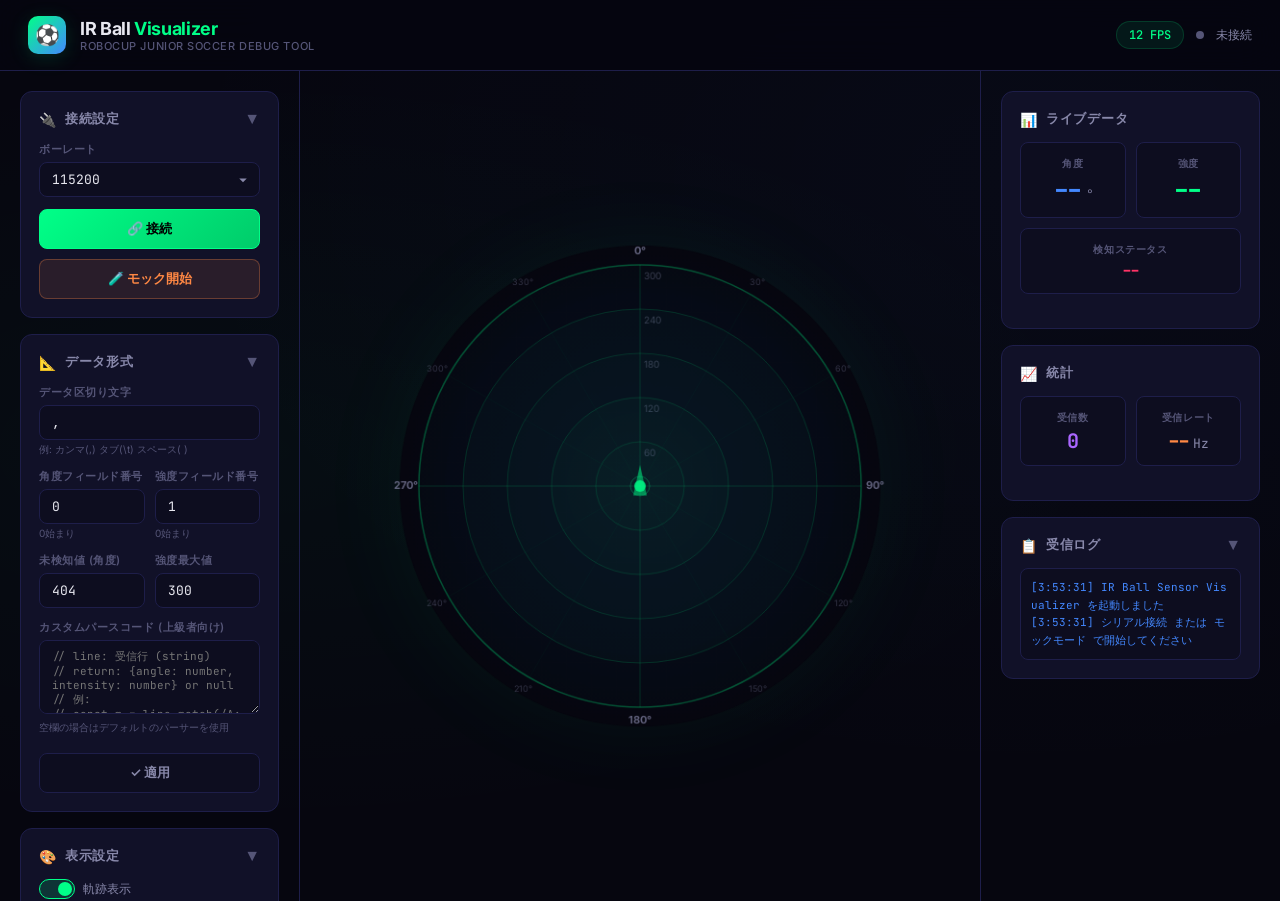
==== index.html @ a0af7d35 "feat: IR Ball Sensor Visualizer - RCJ Soccer Debug Tool" ====
<!DOCTYPE html>
<html lang="ja">
<head>
  <meta charset="UTF-8">
  <meta name="viewport" content="width=device-width, initial-scale=1.0">
  <title>IR Ball Sensor Visualizer - RCJ Soccer Debug Tool</title>
  <meta name="description" content="ロボカップジュニアサッカー用 IRボールセンサー リアルタイム可視化ツール">
  <link rel="preconnect" href="https://fonts.googleapis.com">
  <link href="https://fonts.googleapis.com/css2?family=Inter:wght@300;400;500;600;700;900&family=JetBrains+Mono:wght@400;500;700&display=swap" rel="stylesheet">
  <style>
    /* ===== Reset & Base ===== */
    *, *::before, *::after { box-sizing: border-box; margin: 0; padding: 0; }

    :root {
      --bg-primary: #06060f;
      --bg-secondary: #0d0d1f;
      --bg-card: #111128;
      --bg-card-hover: #16163a;
      --border: #1e1e4a;
      --border-glow: #2a2a6a;
      --text-primary: #e8e8f0;
      --text-secondary: #8888aa;
      --text-muted: #555577;
      --accent-green: #00ff88;
      --accent-green-dim: #00cc6a;
      --accent-blue: #4488ff;
      --accent-red: #ff3366;
      --accent-red-glow: rgba(255, 51, 102, 0.4);
      --accent-orange: #ff8844;
      --accent-purple: #aa66ff;
      --radar-ring: rgba(0, 255, 136, 0.12);
      --radar-ring-stroke: rgba(0, 255, 136, 0.25);
      --radar-line: rgba(0, 255, 136, 0.08);
      --font-ui: 'Inter', -apple-system, BlinkMacSystemFont, sans-serif;
      --font-mono: 'JetBrains Mono', 'Consolas', monospace;
      --radius: 12px;
      --radius-sm: 8px;
      --transition: 0.2s cubic-bezier(0.4, 0, 0.2, 1);
    }

    body {
      font-family: var(--font-ui);
      background: var(--bg-primary);
      color: var(--text-primary);
      min-height: 100vh;
      overflow-x: hidden;
      background-image:
        radial-gradient(ellipse at 20% 50%, rgba(0, 255, 136, 0.03) 0%, transparent 60%),
        radial-gradient(ellipse at 80% 20%, rgba(68, 136, 255, 0.03) 0%, transparent 60%);
    }

    /* ===== Header ===== */
    .header {
      display: flex;
      align-items: center;
      justify-content: space-between;
      padding: 16px 28px;
      border-bottom: 1px solid var(--border);
      background: rgba(6, 6, 15, 0.8);
      backdrop-filter: blur(20px);
      -webkit-backdrop-filter: blur(20px);
      position: sticky;
      top: 0;
      z-index: 100;
    }
    .header-left {
      display: flex;
      align-items: center;
      gap: 14px;
    }
    .header-logo {
      width: 38px;
      height: 38px;
      background: linear-gradient(135deg, var(--accent-green), var(--accent-blue));
      border-radius: 10px;
      display: flex;
      align-items: center;
      justify-content: center;
      font-size: 20px;
      box-shadow: 0 4px 20px rgba(0,255,136,0.15);
    }
    .header-title {
      font-size: 18px;
      font-weight: 700;
      letter-spacing: -0.02em;
    }
    .header-title span {
      color: var(--accent-green);
    }
    .header-subtitle {
      font-size: 11px;
      color: var(--text-muted);
      font-weight: 500;
      letter-spacing: 0.05em;
      text-transform: uppercase;
    }
    .header-right {
      display: flex;
      align-items: center;
      gap: 12px;
    }
    .fps-badge {
      font-family: var(--font-mono);
      font-size: 12px;
      font-weight: 500;
      color: var(--accent-green);
      background: rgba(0,255,136,0.08);
      border: 1px solid rgba(0,255,136,0.15);
      padding: 5px 12px;
      border-radius: 20px;
    }
    .status-dot {
      width: 8px;
      height: 8px;
      border-radius: 50%;
      background: var(--text-muted);
      transition: background var(--transition);
    }
    .status-dot.connected {
      background: var(--accent-green);
      box-shadow: 0 0 8px var(--accent-green);
      animation: pulse-dot 2s infinite;
    }
    .status-dot.mock {
      background: var(--accent-orange);
      box-shadow: 0 0 8px var(--accent-orange);
      animation: pulse-dot 2s infinite;
    }
    @keyframes pulse-dot {
      0%, 100% { opacity: 1; }
      50% { opacity: 0.5; }
    }
    .status-text {
      font-size: 12px;
      color: var(--text-secondary);
      font-weight: 500;
    }

    /* ===== Main Layout ===== */
    .main-content {
      display: grid;
      grid-template-columns: 300px 1fr 300px;
      gap: 0;
      min-height: calc(100vh - 70px);
    }
    @media (max-width: 1100px) {
      .main-content {
        grid-template-columns: 1fr;
        grid-template-rows: auto 1fr auto;
      }
    }

    /* ===== Sidebar Panels ===== */
    .sidebar {
      padding: 20px;
      border-right: 1px solid var(--border);
      overflow-y: auto;
      max-height: calc(100vh - 70px);
    }
    .sidebar.right {
      border-right: none;
      border-left: 1px solid var(--border);
    }
    @media (max-width: 1100px) {
      .sidebar {
        border-right: none;
        border-bottom: 1px solid var(--border);
        max-height: none;
      }
      .sidebar.right {
        border-left: none;
        border-top: 1px solid var(--border);
      }
    }

    .panel {
      background: var(--bg-card);
      border: 1px solid var(--border);
      border-radius: var(--radius);
      padding: 18px;
      margin-bottom: 16px;
      transition: border-color var(--transition);
    }
    .panel:hover {
      border-color: var(--border-glow);
    }
    .panel-header {
      display: flex;
      align-items: center;
      gap: 8px;
      margin-bottom: 14px;
      font-size: 13px;
      font-weight: 600;
      color: var(--text-secondary);
      text-transform: uppercase;
      letter-spacing: 0.06em;
    }
    .panel-header-icon {
      font-size: 14px;
    }
    .panel-header .collapse-btn {
      margin-left: auto;
      background: none;
      border: none;
      color: var(--text-muted);
      cursor: pointer;
      font-size: 16px;
      transition: transform var(--transition);
      line-height: 1;
    }
    .panel-header .collapse-btn.collapsed {
      transform: rotate(-90deg);
    }
    .panel-body.collapsed {
      display: none;
    }

    /* ===== Form Controls ===== */
    .form-group {
      margin-bottom: 12px;
    }
    .form-group:last-child {
      margin-bottom: 0;
    }
    .form-label {
      display: block;
      font-size: 11px;
      font-weight: 600;
      color: var(--text-muted);
      margin-bottom: 5px;
      text-transform: uppercase;
      letter-spacing: 0.05em;
    }
    .form-input, .form-select {
      width: 100%;
      padding: 8px 12px;
      font-family: var(--font-mono);
      font-size: 13px;
      color: var(--text-primary);
      background: var(--bg-secondary);
      border: 1px solid var(--border);
      border-radius: var(--radius-sm);
      outline: none;
      transition: border-color var(--transition), box-shadow var(--transition);
    }
    .form-input:focus, .form-select:focus {
      border-color: var(--accent-green);
      box-shadow: 0 0 0 3px rgba(0,255,136,0.08);
    }
    .form-select {
      cursor: pointer;
      appearance: none;
      background-image: url("data:image/svg+xml,%3Csvg xmlns='http://www.w3.org/2000/svg' width='12' height='12' fill='%238888aa' viewBox='0 0 16 16'%3E%3Cpath d='M8 11L3 6h10z'/%3E%3C/svg%3E");
      background-repeat: no-repeat;
      background-position: right 10px center;
      padding-right: 30px;
    }
    .form-row {
      display: grid;
      grid-template-columns: 1fr 1fr;
      gap: 10px;
    }
    .form-hint {
      font-size: 10px;
      color: var(--text-muted);
      margin-top: 3px;
    }

    /* ===== Buttons ===== */
    .btn {
      display: inline-flex;
      align-items: center;
      justify-content: center;
      gap: 8px;
      padding: 10px 18px;
      font-family: var(--font-ui);
      font-size: 13px;
      font-weight: 600;
      border: 1px solid transparent;
      border-radius: var(--radius-sm);
      cursor: pointer;
      transition: all var(--transition);
      white-space: nowrap;
      width: 100%;
    }
    .btn-primary {
      background: linear-gradient(135deg, var(--accent-green), var(--accent-green-dim));
      color: #000;
      border-color: var(--accent-green);
    }
    .btn-primary:hover {
      box-shadow: 0 4px 20px rgba(0,255,136,0.25);
      transform: translateY(-1px);
    }
    .btn-primary:active {
      transform: translateY(0);
    }
    .btn-danger {
      background: rgba(255,51,102,0.1);
      color: var(--accent-red);
      border-color: rgba(255,51,102,0.3);
    }
    .btn-danger:hover {
      background: rgba(255,51,102,0.2);
      box-shadow: 0 4px 20px rgba(255,51,102,0.15);
    }
    .btn-secondary {
      background: var(--bg-secondary);
      color: var(--text-secondary);
      border-color: var(--border);
    }
    .btn-secondary:hover {
      background: var(--bg-card-hover);
      color: var(--text-primary);
      border-color: var(--border-glow);
    }
    .btn-mock {
      background: rgba(255,136,68,0.1);
      color: var(--accent-orange);
      border-color: rgba(255,136,68,0.3);
    }
    .btn-mock:hover {
      background: rgba(255,136,68,0.2);
      box-shadow: 0 4px 20px rgba(255,136,68,0.15);
    }
    .btn-group {
      display: flex;
      gap: 8px;
    }
    .btn-group .btn {
      flex: 1;
    }

    /* ===== Radar Center ===== */
    .radar-container {
      display: flex;
      align-items: center;
      justify-content: center;
      position: relative;
      padding: 30px;
    }
    .radar-wrapper {
      position: relative;
      display: inline-block;
    }
    #radarCanvas {
      display: block;
      border-radius: 50%;
      /* Subtle outer glow */
      filter: drop-shadow(0 0 40px rgba(0,255,136,0.05));
    }

    /* Ball Not Detected Overlay */
    .not-detected-overlay {
      position: absolute;
      inset: 0;
      display: flex;
      flex-direction: column;
      align-items: center;
      justify-content: center;
      background: rgba(6,6,15,0.75);
      backdrop-filter: blur(8px);
      border-radius: 50%;
      opacity: 0;
      pointer-events: none;
      transition: opacity 0.4s ease;
    }
    .not-detected-overlay.visible {
      opacity: 1;
    }
    .not-detected-icon {
      font-size: 56px;
      margin-bottom: 12px;
      animation: float 3s ease-in-out infinite;
    }
    @keyframes float {
      0%, 100% { transform: translateY(0); }
      50% { transform: translateY(-8px); }
    }
    .not-detected-text {
      font-size: 22px;
      font-weight: 800;
      color: var(--accent-red);
      text-transform: uppercase;
      letter-spacing: 0.08em;
      text-shadow: 0 0 20px var(--accent-red-glow);
    }
    .not-detected-sub {
      font-size: 12px;
      color: var(--text-muted);
      margin-top: 6px;
    }

    /* ===== Data Display Cards ===== */
    .data-cards {
      display: grid;
      grid-template-columns: 1fr 1fr;
      gap: 10px;
      margin-bottom: 16px;
    }
    .data-card {
      background: var(--bg-secondary);
      border: 1px solid var(--border);
      border-radius: var(--radius-sm);
      padding: 14px;
      text-align: center;
      transition: border-color var(--transition);
    }
    .data-card:hover {
      border-color: var(--border-glow);
    }
    .data-card-label {
      font-size: 10px;
      font-weight: 600;
      color: var(--text-muted);
      text-transform: uppercase;
      letter-spacing: 0.06em;
      margin-bottom: 6px;
    }
    .data-card-value {
      font-family: var(--font-mono);
      font-size: 26px;
      font-weight: 700;
      line-height: 1;
    }
    .data-card-unit {
      font-size: 13px;
      font-weight: 400;
      color: var(--text-secondary);
      margin-left: 2px;
    }
    .data-card.angle .data-card-value {
      color: var(--accent-blue);
    }
    .data-card.intensity .data-card-value {
      color: var(--accent-green);
    }
    .data-card.full-width {
      grid-column: 1 / -1;
    }
    .data-card.status-card .data-card-value {
      font-size: 16px;
      color: var(--accent-red);
    }
    .data-card.status-card .data-card-value.ok {
      color: var(--accent-green);
    }

    /* ===== Raw Data Log ===== */
    .raw-log {
      font-family: var(--font-mono);
      font-size: 11px;
      color: var(--text-muted);
      background: var(--bg-secondary);
      border: 1px solid var(--border);
      border-radius: var(--radius-sm);
      padding: 10px;
      max-height: 160px;
      overflow-y: auto;
      line-height: 1.6;
      word-break: break-all;
    }
    .raw-log::-webkit-scrollbar {
      width: 4px;
    }
    .raw-log::-webkit-scrollbar-thumb {
      background: var(--border);
      border-radius: 4px;
    }
    .log-line { color: var(--text-muted); }
    .log-line.error { color: var(--accent-red); }
    .log-line.warn { color: var(--accent-orange); }
    .log-line.info { color: var(--accent-blue); }

    /* ===== Trail History ===== */
    .trail-toggle {
      display: flex;
      align-items: center;
      gap: 8px;
      font-size: 12px;
      color: var(--text-secondary);
      cursor: pointer;
      user-select: none;
    }
    .trail-toggle input[type="checkbox"] {
      appearance: none;
      width: 36px;
      height: 20px;
      background: var(--bg-secondary);
      border: 1px solid var(--border);
      border-radius: 20px;
      position: relative;
      cursor: pointer;
      transition: background var(--transition), border-color var(--transition);
    }
    .trail-toggle input[type="checkbox"]::after {
      content: '';
      position: absolute;
      top: 2px;
      left: 2px;
      width: 14px;
      height: 14px;
      background: var(--text-muted);
      border-radius: 50%;
      transition: transform var(--transition), background var(--transition);
    }
    .trail-toggle input[type="checkbox"]:checked {
      background: rgba(0,255,136,0.15);
      border-color: var(--accent-green);
    }
    .trail-toggle input[type="checkbox"]:checked::after {
      transform: translateX(16px);
      background: var(--accent-green);
    }

    /* ===== Scrollbar global ===== */
    ::-webkit-scrollbar { width: 6px; }
    ::-webkit-scrollbar-track { background: transparent; }
    ::-webkit-scrollbar-thumb { background: var(--border); border-radius: 6px; }

    /* ===== Responsive ===== */
    @media (max-width: 1100px) {
      .radar-container { padding: 20px; }
    }

    /* ===== Animations ===== */
    @keyframes fadeIn {
      from { opacity: 0; transform: translateY(8px); }
      to { opacity: 1; transform: translateY(0); }
    }
    .panel { animation: fadeIn 0.4s ease both; }
    .panel:nth-child(2) { animation-delay: 0.05s; }
    .panel:nth-child(3) { animation-delay: 0.1s; }

    /* Web Serial not supported banner */
    .no-serial-banner {
      display: none;
      background: rgba(255,51,102,0.1);
      border: 1px solid rgba(255,51,102,0.3);
      border-radius: var(--radius-sm);
      padding: 12px 16px;
      margin-bottom: 16px;
      font-size: 12px;
      color: var(--accent-red);
      line-height: 1.5;
    }
    .no-serial-banner.visible {
      display: block;
    }
  </style>
</head>
<body>

  <!-- ===== HEADER ===== -->
  <header class="header">
    <div class="header-left">
      <div class="header-logo">⚽</div>
      <div>
        <div class="header-title">IR Ball <span>Visualizer</span></div>
        <div class="header-subtitle">RoboCup Junior Soccer Debug Tool</div>
      </div>
    </div>
    <div class="header-right">
      <div class="fps-badge" id="fpsBadge">-- FPS</div>
      <div class="status-dot" id="statusDot"></div>
      <div class="status-text" id="statusText">未接続</div>
    </div>
  </header>

  <!-- ===== MAIN ===== -->
  <div class="main-content">

    <!-- ===== LEFT SIDEBAR ===== -->
    <div class="sidebar" id="leftSidebar">

      <!-- Connection Panel -->
      <div class="panel" id="connectionPanel">
        <div class="panel-header">
          <span class="panel-header-icon">🔌</span> 接続設定
          <button class="collapse-btn" onclick="togglePanel(this)">▼</button>
        </div>
        <div class="panel-body">
          <div id="noSerialBanner" class="no-serial-banner">
            ⚠ このブラウザは Web Serial API に対応していません。<br>Chrome または Edge を使用してください。<br>モックモードは使用可能です。
          </div>
          <div class="form-group">
            <label class="form-label">ボーレート</label>
            <select class="form-select" id="baudRate">
              <option value="9600">9600</option>
              <option value="19200">19200</option>
              <option value="38400">38400</option>
              <option value="57600">57600</option>
              <option value="115200" selected>115200</option>
              <option value="230400">230400</option>
              <option value="460800">460800</option>
              <option value="921600">921600</option>
            </select>
          </div>
          <div class="btn-group" style="margin-bottom:10px;">
            <button class="btn btn-primary" id="btnConnect" onclick="connectSerial()">
              🔗 接続
            </button>
            <button class="btn btn-danger" id="btnDisconnect" onclick="disconnectSerial()" style="display:none;">
              ✕ 切断
            </button>
          </div>
          <button class="btn btn-mock" id="btnMock" onclick="toggleMock()">
            🧪 モック開始
          </button>
        </div>
      </div>

      <!-- Data Format Panel -->
      <div class="panel" id="formatPanel">
        <div class="panel-header">
          <span class="panel-header-icon">📐</span> データ形式
          <button class="collapse-btn" onclick="togglePanel(this)">▼</button>
        </div>
        <div class="panel-body">
          <div class="form-group">
            <label class="form-label">データ区切り文字</label>
            <input class="form-input" id="cfgDelimiter" type="text" value="," placeholder=",">
            <div class="form-hint">例: カンマ(,) タブ(\t) スペース( )</div>
          </div>
          <div class="form-row">
            <div class="form-group">
              <label class="form-label">角度フィールド番号</label>
              <input class="form-input" id="cfgAngleIdx" type="number" value="0" min="0">
              <div class="form-hint">0始まり</div>
            </div>
            <div class="form-group">
              <label class="form-label">強度フィールド番号</label>
              <input class="form-input" id="cfgIntensityIdx" type="number" value="1" min="0">
              <div class="form-hint">0始まり</div>
            </div>
          </div>
          <div class="form-row">
            <div class="form-group">
              <label class="form-label">未検知値 (角度)</label>
              <input class="form-input" id="cfgNotDetected" type="text" value="404">
            </div>
            <div class="form-group">
              <label class="form-label">強度最大値</label>
              <input class="form-input" id="cfgMaxIntensity" type="number" value="300" min="1">
            </div>
          </div>
          <div class="form-group">
            <label class="form-label">カスタムパースコード (上級者向け)</label>
            <textarea class="form-input" id="cfgCustomParse" rows="4" placeholder="// line: 受信行 (string)&#10;// return: {angle: number, intensity: number} or null&#10;// 例:&#10;// const m = line.match(/A:(\d+) I:(\d+)/);&#10;// return m ? {angle:+m[1], intensity:+m[2]} : null;" style="font-size:11px;resize:vertical;"></textarea>
            <div class="form-hint">空欄の場合はデフォルトのパーサーを使用</div>
          </div>
          <button class="btn btn-secondary" onclick="applyFormatConfig()" style="margin-top:6px;">
            ✓ 適用
          </button>
        </div>
      </div>

      <!-- Display Settings -->
      <div class="panel" id="displayPanel">
        <div class="panel-header">
          <span class="panel-header-icon">🎨</span> 表示設定
          <button class="collapse-btn" onclick="togglePanel(this)">▼</button>
        </div>
        <div class="panel-body">
          <div class="form-group">
            <label class="trail-toggle">
              <input type="checkbox" id="cfgTrail" checked>
              軌跡表示
            </label>
          </div>
          <div class="form-group">
            <label class="form-label">軌跡の長さ</label>
            <input class="form-input" id="cfgTrailLen" type="number" value="20" min="1" max="100">
          </div>
          <div class="form-group">
            <label class="form-label">0°の方向</label>
            <select class="form-select" id="cfgZeroDir">
              <option value="up" selected>上 (前方)</option>
              <option value="right">右</option>
              <option value="down">下 (後方)</option>
              <option value="left">左</option>
            </select>
          </div>
          <div class="form-group">
            <label class="form-label">角度の回転方向</label>
            <select class="form-select" id="cfgRotation">
              <option value="cw" selected>時計回り (CW)</option>
              <option value="ccw">反時計回り (CCW)</option>
            </select>
          </div>
        </div>
      </div>
    </div>

    <!-- ===== RADAR CENTER ===== -->
    <div class="radar-container" id="radarContainer">
      <div class="radar-wrapper">
        <canvas id="radarCanvas" width="520" height="520"></canvas>
        <div class="not-detected-overlay" id="notDetectedOverlay">
          <div class="not-detected-icon">🚫</div>
          <div class="not-detected-text">Ball Not Detected</div>
          <div class="not-detected-sub">IRセンサーがボールを検知していません</div>
        </div>
      </div>
    </div>

    <!-- ===== RIGHT SIDEBAR ===== -->
    <div class="sidebar right" id="rightSidebar">

      <!-- Live Data -->
      <div class="panel">
        <div class="panel-header">
          <span class="panel-header-icon">📊</span> ライブデータ
        </div>
        <div class="panel-body">
          <div class="data-cards">
            <div class="data-card angle">
              <div class="data-card-label">角度</div>
              <div class="data-card-value" id="dispAngle">--<span class="data-card-unit">°</span></div>
            </div>
            <div class="data-card intensity">
              <div class="data-card-label">強度</div>
              <div class="data-card-value" id="dispIntensity">--</div>
            </div>
            <div class="data-card full-width status-card">
              <div class="data-card-label">検知ステータス</div>
              <div class="data-card-value" id="dispStatus">--</div>
            </div>
          </div>
        </div>
      </div>

      <!-- Stats -->
      <div class="panel">
        <div class="panel-header">
          <span class="panel-header-icon">📈</span> 統計
        </div>
        <div class="panel-body">
          <div class="data-cards">
            <div class="data-card">
              <div class="data-card-label">受信数</div>
              <div class="data-card-value" id="dispCount" style="font-size:20px;color:var(--accent-purple);">0</div>
            </div>
            <div class="data-card">
              <div class="data-card-label">受信レート</div>
              <div class="data-card-value" id="dispRate" style="font-size:20px;color:var(--accent-orange);">--<span class="data-card-unit">Hz</span></div>
            </div>
          </div>
        </div>
      </div>

      <!-- Raw Log -->
      <div class="panel">
        <div class="panel-header">
          <span class="panel-header-icon">📋</span> 受信ログ
          <button class="collapse-btn" onclick="togglePanel(this)">▼</button>
        </div>
        <div class="panel-body">
          <div class="raw-log" id="rawLog"></div>
        </div>
      </div>
    </div>
  </div>

  <!-- ===== JAVASCRIPT ===== -->
  <script>
    // ============================================================
    //  State
    // ============================================================
    let serialPort = null;
    let serialReader = null;
    let serialReadable = null;
    let isConnected = false;
    let isMocking = false;
    let mockInterval = null;

    let currentAngle = null;
    let currentIntensity = null;
    let ballDetected = false;

    const trail = [];         // [{angle, intensity, t}, ...]
    let receiveCount = 0;
    let rateTimestamps = [];  // recent timestamps for Hz calc

    // Format config (mutable)
    let cfg = {
      delimiter: ',',
      angleIdx: 0,
      intensityIdx: 1,
      notDetectedValue: '404',
      maxIntensity: 300,
      trailEnabled: true,
      trailLength: 20,
      zeroDir: 'up',        // 'up','right','down','left'
      rotation: 'cw',       // 'cw','ccw'
      customParseFn: null,
    };

    // ============================================================
    //  Format Config Apply
    // ============================================================
    function applyFormatConfig() {
      const delim = document.getElementById('cfgDelimiter').value;
      cfg.delimiter = delim === '\\t' ? '\t' : delim || ',';
      cfg.angleIdx = parseInt(document.getElementById('cfgAngleIdx').value) || 0;
      cfg.intensityIdx = parseInt(document.getElementById('cfgIntensityIdx').value) || 1;
      cfg.notDetectedValue = document.getElementById('cfgNotDetected').value.trim() || '404';
      cfg.maxIntensity = parseInt(document.getElementById('cfgMaxIntensity').value) || 300;

      const customCode = document.getElementById('cfgCustomParse').value.trim();
      if (customCode) {
        try {
          cfg.customParseFn = new Function('line', customCode);
          addLog('カスタムパーサーを適用しました', 'info');
        } catch (e) {
          cfg.customParseFn = null;
          addLog('カスタムパーサーのエラー: ' + e.message, 'error');
        }
      } else {
        cfg.customParseFn = null;
      }

      addLog('データ形式設定を更新しました', 'info');
    }

    function readDisplayConfig() {
      cfg.trailEnabled = document.getElementById('cfgTrail').checked;
      cfg.trailLength = parseInt(document.getElementById('cfgTrailLen').value) || 20;
      cfg.zeroDir = document.getElementById('cfgZeroDir').value;
      cfg.rotation = document.getElementById('cfgRotation').value;
    }

    // Listen for display config changes
    ['cfgTrail', 'cfgTrailLen', 'cfgZeroDir', 'cfgRotation'].forEach(id => {
      document.getElementById(id).addEventListener('change', readDisplayConfig);
      document.getElementById(id).addEventListener('input', readDisplayConfig);
    });

    // ============================================================
    //  Parse incoming line
    // ============================================================
    function parseLine(line) {
      line = line.trim();
      if (!line) return null;

      // Custom parser
      if (cfg.customParseFn) {
        try {
          const result = cfg.customParseFn(line);
          if (result && typeof result.angle === 'number' && typeof result.intensity === 'number') {
            return result;
          }
        } catch (e) { /* fall through to default */ }
        return null;
      }

      // Default parser
      const parts = line.split(cfg.delimiter);
      if (parts.length < Math.max(cfg.angleIdx, cfg.intensityIdx) + 1) return null;

      const angleStr = parts[cfg.angleIdx].trim();
      const intensityStr = parts[cfg.intensityIdx].trim();

      const angle = parseFloat(angleStr);
      const intensity = parseFloat(intensityStr);

      if (isNaN(angle) || isNaN(intensity)) return null;
      return { angle, intensity };
    }

    // ============================================================
    //  Data Handler
    // ============================================================
    function handleData(line) {
      const parsed = parseLine(line);
      if (!parsed) {
        addLog(line, 'warn');
        return;
      }

      receiveCount++;
      rateTimestamps.push(performance.now());

      const { angle, intensity } = parsed;
      const notDetVal = parseFloat(cfg.notDetectedValue);
      const isNotDet = (angle === notDetVal) || (String(angle) === cfg.notDetectedValue);

      if (isNotDet) {
        ballDetected = false;
        currentAngle = null;
        currentIntensity = null;
      } else {
        ballDetected = true;
        currentAngle = angle;
        currentIntensity = intensity;

        if (cfg.trailEnabled) {
          trail.push({ angle, intensity, t: performance.now() });
          while (trail.length > cfg.trailLength) trail.shift();
        }
      }

      // Update text displays
      updateTextDisplays(angle, intensity, isNotDet);
      addLog(line, isNotDet ? 'warn' : '');
    }

    function updateTextDisplays(angle, intensity, notDet) {
      const el = (id) => document.getElementById(id);

      if (notDet) {
        el('dispAngle').innerHTML = '<span style="font-size:16px">N/A</span>';
        el('dispIntensity').textContent = '--';
        el('dispStatus').textContent = '未検知';
        el('dispStatus').className = 'data-card-value';
      } else {
        el('dispAngle').innerHTML = angle.toFixed(1) + '<span class="data-card-unit">°</span>';
        el('dispIntensity').textContent = Math.round(intensity);
        el('dispStatus').textContent = '検知中';
        el('dispStatus').className = 'data-card-value ok';
      }

      el('dispCount').textContent = receiveCount;

      // Hz calculation (last 1 second)
      const now = performance.now();
      rateTimestamps = rateTimestamps.filter(t => now - t < 1000);
      el('dispRate').innerHTML = rateTimestamps.length + '<span class="data-card-unit">Hz</span>';
    }

    // ============================================================
    //  Log
    // ============================================================
    const logEl = document.getElementById('rawLog');
    const MAX_LOG_LINES = 80;
    let logLines = 0;

    function addLog(text, type = '') {
      const line = document.createElement('div');
      line.className = 'log-line' + (type ? ' ' + type : '');
      const ts = new Date().toLocaleTimeString('ja-JP', { hour12: false });
      line.textContent = `[${ts}] ${text}`;
      logEl.appendChild(line);
      logLines++;
      if (logLines > MAX_LOG_LINES) {
        logEl.removeChild(logEl.firstChild);
        logLines--;
      }
      logEl.scrollTop = logEl.scrollHeight;
    }

    // ============================================================
    //  Panel toggle
    // ============================================================
    function togglePanel(btn) {
      btn.classList.toggle('collapsed');
      btn.closest('.panel').querySelector('.panel-body').classList.toggle('collapsed');
    }

    // ============================================================
    //  Serial Connection
    // ============================================================
    async function connectSerial() {
      if (!('serial' in navigator)) {
        addLog('Web Serial API 非対応ブラウザです', 'error');
        return;
      }
      try {
        serialPort = await navigator.serial.requestPort();
        const baud = parseInt(document.getElementById('baudRate').value);
        await serialPort.open({ baudRate: baud });
        isConnected = true;
        updateConnectionUI();
        addLog(`シリアルポート接続 (${baud} bps)`, 'info');
        readSerial();
      } catch (e) {
        addLog('接続エラー: ' + e.message, 'error');
      }
    }

    async function readSerial() {
      const decoder = new TextDecoderStream();
      serialReadable = serialPort.readable.pipeTo(decoder.writable);
      const reader = decoder.readable.getReader();
      serialReader = reader;

      let buffer = '';
      try {
        while (true) {
          const { value, done } = await reader.read();
          if (done) break;
          buffer += value;
          const lines = buffer.split('\n');
          buffer = lines.pop(); // keep incomplete last line in buffer
          for (const line of lines) {
            if (line.trim()) handleData(line);
          }
        }
      } catch (e) {
        if (isConnected) addLog('読み取りエラー: ' + e.message, 'error');
      } finally {
        reader.releaseLock();
      }
    }

    async function disconnectSerial() {
      isConnected = false;
      try {
        if (serialReader) { await serialReader.cancel(); serialReader = null; }
        if (serialReadable) { await serialReadable.catch(() => {}); serialReadable = null; }
        if (serialPort) { await serialPort.close(); serialPort = null; }
      } catch (e) { /* ignore */ }
      updateConnectionUI();
      addLog('シリアルポート切断', 'info');
    }

    function updateConnectionUI() {
      const dot = document.getElementById('statusDot');
      const txt = document.getElementById('statusText');
      const btnC = document.getElementById('btnConnect');
      const btnD = document.getElementById('btnDisconnect');

      if (isConnected) {
        dot.className = 'status-dot connected';
        txt.textContent = '接続中';
        btnC.style.display = 'none';
        btnD.style.display = '';
      } else if (isMocking) {
        dot.className = 'status-dot mock';
        txt.textContent = 'モック動作中';
        btnC.style.display = '';
        btnD.style.display = 'none';
      } else {
        dot.className = 'status-dot';
        txt.textContent = '未接続';
        btnC.style.display = '';
        btnD.style.display = 'none';
      }
    }

    // ============================================================
    //  Mock Data Generator
    // ============================================================
    let mockAngle = 0;
    let mockMode = 'orbit'; // 'orbit', 'random', 'notdetected'
    let mockModeTick = 0;

    function toggleMock() {
      if (isMocking) {
        stopMock();
      } else {
        startMock();
      }
    }

    function startMock() {
      if (isConnected) {
        addLog('シリアル接続中はモックを使用できません', 'warn');
        return;
      }
      isMocking = true;
      mockAngle = 0;
      mockModeTick = 0;
      document.getElementById('btnMock').textContent = '⏹ モック停止';
      document.getElementById('btnMock').classList.remove('btn-mock');
      document.getElementById('btnMock').classList.add('btn-danger');
      updateConnectionUI();
      addLog('モックデータ生成を開始', 'info');

      mockInterval = setInterval(() => {
        mockModeTick++;

        // Switch modes periodically
        if (mockModeTick % 200 === 0) {
          const modes = ['orbit', 'random', 'notdetected', 'orbit'];
          mockMode = modes[Math.floor(Math.random() * modes.length)];
        }

        let line;
        if (mockMode === 'notdetected' && mockModeTick % 5 < 3) {
          line = `404${cfg.delimiter}0`;
        } else if (mockMode === 'orbit') {
          mockAngle = (mockAngle + 3 + Math.random() * 2) % 360;
          const intensity = 120 + Math.sin(mockAngle * Math.PI / 180) * 80 + Math.random() * 30;
          line = `${mockAngle.toFixed(1)}${cfg.delimiter}${Math.round(intensity)}`;
        } else {
          // Random
          const a = Math.random() * 360;
          const i = 50 + Math.random() * 250;
          line = `${a.toFixed(1)}${cfg.delimiter}${Math.round(i)}`;

          // 10% chance not detected
          if (Math.random() < 0.1) {
            line = `404${cfg.delimiter}0`;
          }
        }

        handleData(line);
      }, 40); // 25 Hz
    }

    function stopMock() {
      isMocking = false;
      clearInterval(mockInterval);
      mockInterval = null;
      document.getElementById('btnMock').textContent = '🧪 モック開始';
      document.getElementById('btnMock').classList.add('btn-mock');
      document.getElementById('btnMock').classList.remove('btn-danger');
      updateConnectionUI();
      addLog('モックデータ生成を停止', 'info');
    }

    // ============================================================
    //  Canvas Radar Drawing
    // ============================================================
    const canvas = document.getElementById('radarCanvas');
    const ctx = canvas.getContext('2d');
    const CW = canvas.width;
    const CH = canvas.height;
    const CX = CW / 2;
    const CY = CH / 2;
    const RADAR_R = 230; // radar radius in pixels

    let frameCount = 0;
    let lastFpsTime = performance.now();
    let fps = 0;
    let animTime = 0;

    function angleToCanvas(angleDeg) {
      // Convert angle to canvas coordinate angle (radians)
      // 0° = zeroDir, positive = rotation direction
      let rad = angleDeg * Math.PI / 180;

      // Apply rotation direction
      if (cfg.rotation === 'ccw') rad = -rad;

      // Apply zero direction offset
      const offsets = { up: -Math.PI / 2, right: 0, down: Math.PI / 2, left: Math.PI };
      rad += offsets[cfg.zeroDir] || -Math.PI / 2;

      return rad;
    }

    function intensityToRadius(intensity) {
      return Math.min(Math.max(intensity / cfg.maxIntensity, 0), 1) * RADAR_R;
    }

    function drawRadar(timestamp) {
      animTime = timestamp || 0;
      ctx.clearRect(0, 0, CW, CH);

      // Background circle
      const bgGrad = ctx.createRadialGradient(CX, CY, 0, CX, CY, RADAR_R + 20);
      bgGrad.addColorStop(0, 'rgba(10, 10, 30, 0.9)');
      bgGrad.addColorStop(0.8, 'rgba(6, 8, 20, 0.95)');
      bgGrad.addColorStop(1, 'rgba(6, 6, 15, 1)');
      ctx.fillStyle = bgGrad;
      ctx.beginPath();
      ctx.arc(CX, CY, RADAR_R + 20, 0, Math.PI * 2);
      ctx.fill();

      // Concentric rings
      const rings = 5;
      for (let i = 1; i <= rings; i++) {
        const r = (RADAR_R / rings) * i;
        ctx.beginPath();
        ctx.arc(CX, CY, r, 0, Math.PI * 2);
        ctx.strokeStyle = i === rings ? 'rgba(0, 255, 136, 0.3)' : 'var(--radar-ring-stroke)';
        ctx.lineWidth = i === rings ? 1.5 : 0.5;
        ctx.stroke();

        // Ring value labels
        const val = Math.round((cfg.maxIntensity / rings) * i);
        ctx.fillStyle = 'rgba(136, 136, 170, 0.4)';
        ctx.font = '10px Inter, sans-serif';
        ctx.textAlign = 'left';
        ctx.fillText(val, CX + 4, CY - r + 12);
      }

      // Fill rings with subtle gradient
      for (let i = 1; i <= rings; i++) {
        const r = (RADAR_R / rings) * i;
        ctx.beginPath();
        ctx.arc(CX, CY, r, 0, Math.PI * 2);
        ctx.fillStyle = `rgba(0, 255, 136, ${0.01 + (i % 2 === 0 ? 0.01 : 0)})`;
        ctx.fill();
      }

      // Angle guide lines
      for (let deg = 0; deg < 360; deg += 30) {
        const rad = angleToCanvas(deg);
        const x2 = CX + Math.cos(rad) * RADAR_R;
        const y2 = CY + Math.sin(rad) * RADAR_R;
        ctx.beginPath();
        ctx.moveTo(CX, CY);
        ctx.lineTo(x2, y2);
        ctx.strokeStyle = deg % 90 === 0 ? 'rgba(0, 255, 136, 0.15)' : 'rgba(0, 255, 136, 0.06)';
        ctx.lineWidth = deg % 90 === 0 ? 1 : 0.5;
        ctx.stroke();

        // Degree labels
        const labelR = RADAR_R + 14;
        const lx = CX + Math.cos(rad) * labelR;
        const ly = CY + Math.sin(rad) * labelR;
        ctx.fillStyle = deg % 90 === 0 ? 'rgba(136, 136, 170, 0.7)' : 'rgba(136, 136, 170, 0.35)';
        ctx.font = deg % 90 === 0 ? 'bold 11px Inter, sans-serif' : '9px Inter, sans-serif';
        ctx.textAlign = 'center';
        ctx.textBaseline = 'middle';
        ctx.fillText(deg + '°', lx, ly);
      }

      // Center robot marker
      ctx.beginPath();
      ctx.arc(CX, CY, 6, 0, Math.PI * 2);
      ctx.fillStyle = 'rgba(0, 255, 136, 0.8)';
      ctx.fill();
      ctx.beginPath();
      ctx.arc(CX, CY, 10, 0, Math.PI * 2);
      ctx.strokeStyle = 'rgba(0, 255, 136, 0.3)';
      ctx.lineWidth = 1;
      ctx.stroke();

      // Forward direction indicator
      const fwdRad = angleToCanvas(0);
      const fwdX = CX + Math.cos(fwdRad) * 22;
      const fwdY = CY + Math.sin(fwdRad) * 22;
      ctx.beginPath();
      ctx.moveTo(fwdX, fwdY);
      const fwdLeft = fwdRad + Math.PI * 0.8;
      const fwdRight = fwdRad - Math.PI * 0.8;
      ctx.lineTo(CX + Math.cos(fwdLeft) * 12, CY + Math.sin(fwdLeft) * 12);
      ctx.lineTo(CX + Math.cos(fwdRight) * 12, CY + Math.sin(fwdRight) * 12);
      ctx.closePath();
      ctx.fillStyle = 'rgba(0, 255, 136, 0.5)';
      ctx.fill();

      // Scanning sweep effect
      if (isConnected || isMocking) {
        const sweepAngle = (animTime / 2000) * Math.PI * 2;
        const sweepGrad = ctx.createConicGradient(sweepAngle - Math.PI / 6, CX, CY);
        sweepGrad.addColorStop(0, 'rgba(0, 255, 136, 0)');
        sweepGrad.addColorStop(0.08, 'rgba(0, 255, 136, 0.04)');
        sweepGrad.addColorStop(0.1, 'rgba(0, 255, 136, 0)');
        sweepGrad.addColorStop(1, 'rgba(0, 255, 136, 0)');
        ctx.beginPath();
        ctx.arc(CX, CY, RADAR_R, 0, Math.PI * 2);
        ctx.fillStyle = sweepGrad;
        ctx.fill();
      }

      // Draw trail
      if (cfg.trailEnabled && trail.length > 0) {
        for (let i = 0; i < trail.length; i++) {
          const t = trail[i];
          const alpha = ((i + 1) / trail.length) * 0.5;
          const rad = angleToCanvas(t.angle);
          const dist = intensityToRadius(t.intensity);
          const tx = CX + Math.cos(rad) * dist;
          const ty = CY + Math.sin(rad) * dist;

          ctx.beginPath();
          ctx.arc(tx, ty, 3, 0, Math.PI * 2);
          ctx.fillStyle = `rgba(255, 51, 102, ${alpha * 0.6})`;
          ctx.fill();
        }

        // Trail connecting lines
        if (trail.length > 1) {
          ctx.beginPath();
          for (let i = 0; i < trail.length; i++) {
            const t = trail[i];
            const rad = angleToCanvas(t.angle);
            const dist = intensityToRadius(t.intensity);
            const tx = CX + Math.cos(rad) * dist;
            const ty = CY + Math.sin(rad) * dist;
            if (i === 0) ctx.moveTo(tx, ty);
            else ctx.lineTo(tx, ty);
          }
          ctx.strokeStyle = 'rgba(255, 51, 102, 0.15)';
          ctx.lineWidth = 1;
          ctx.stroke();
        }
      }

      // Draw ball marker
      if (ballDetected && currentAngle !== null) {
        const rad = angleToCanvas(currentAngle);
        const dist = intensityToRadius(currentIntensity);
        const bx = CX + Math.cos(rad) * dist;
        const by = CY + Math.sin(rad) * dist;

        // Glow
        const glowSize = 30 + Math.sin(animTime / 300) * 8;
        const glow = ctx.createRadialGradient(bx, by, 0, bx, by, glowSize);
        glow.addColorStop(0, 'rgba(255, 51, 102, 0.4)');
        glow.addColorStop(0.5, 'rgba(255, 51, 102, 0.1)');
        glow.addColorStop(1, 'rgba(255, 51, 102, 0)');
        ctx.fillStyle = glow;
        ctx.beginPath();
        ctx.arc(bx, by, glowSize, 0, Math.PI * 2);
        ctx.fill();

        // Pulse ring
        const pulseR = 14 + Math.sin(animTime / 200) * 4;
        ctx.beginPath();
        ctx.arc(bx, by, pulseR, 0, Math.PI * 2);
        ctx.strokeStyle = `rgba(255, 51, 102, ${0.3 + Math.sin(animTime / 200) * 0.15})`;
        ctx.lineWidth = 1.5;
        ctx.stroke();

        // Core dot
        ctx.beginPath();
        ctx.arc(bx, by, 7, 0, Math.PI * 2);
        ctx.fillStyle = '#ff3366';
        ctx.fill();
        ctx.beginPath();
        ctx.arc(bx, by, 4, 0, Math.PI * 2);
        ctx.fillStyle = '#ff6699';
        ctx.fill();

        // Direction line from center
        ctx.beginPath();
        ctx.moveTo(CX, CY);
        ctx.lineTo(bx, by);
        ctx.strokeStyle = 'rgba(255, 51, 102, 0.2)';
        ctx.lineWidth = 1;
        ctx.setLineDash([4, 4]);
        ctx.stroke();
        ctx.setLineDash([]);

        // Angle & distance label near ball
        ctx.fillStyle = 'rgba(255, 255, 255, 0.7)';
        ctx.font = '500 11px Inter, sans-serif';
        ctx.textAlign = 'center';
        ctx.fillText(`${currentAngle.toFixed(1)}° / ${Math.round(currentIntensity)}`, bx, by - 20);
      }

      // Not-detected overlay
      document.getElementById('notDetectedOverlay').classList.toggle('visible', !ballDetected && (isConnected || isMocking));

      // FPS counter
      frameCount++;
      const now = performance.now();
      if (now - lastFpsTime >= 500) {
        fps = Math.round(frameCount / ((now - lastFpsTime) / 1000));
        frameCount = 0;
        lastFpsTime = now;
        document.getElementById('fpsBadge').textContent = fps + ' FPS';
      }

      requestAnimationFrame(drawRadar);
    }

    // ============================================================
    //  Responsive canvas sizing
    // ============================================================
    function resizeCanvas() {
      const container = document.getElementById('radarContainer');
      const size = Math.min(container.clientWidth - 60, container.clientHeight - 60, 520);
      if (size > 0 && size !== canvas.width) {
        // Keep the canvas at 520 internal resolution for crispness
        canvas.style.width = size + 'px';
        canvas.style.height = size + 'px';
      }
    }
    window.addEventListener('resize', resizeCanvas);
    setTimeout(resizeCanvas, 100);

    // ============================================================
    //  Init
    // ============================================================
    function init() {
      // Check Web Serial support
      if (!('serial' in navigator)) {
        document.getElementById('noSerialBanner').classList.add('visible');
      }

      // Start render loop
      requestAnimationFrame(drawRadar);
      addLog('IR Ball Sensor Visualizer を起動しました', 'info');
      addLog('シリアル接続 または モックモード で開始してください', 'info');
    }

    init();
  </script>
</body>
</html>
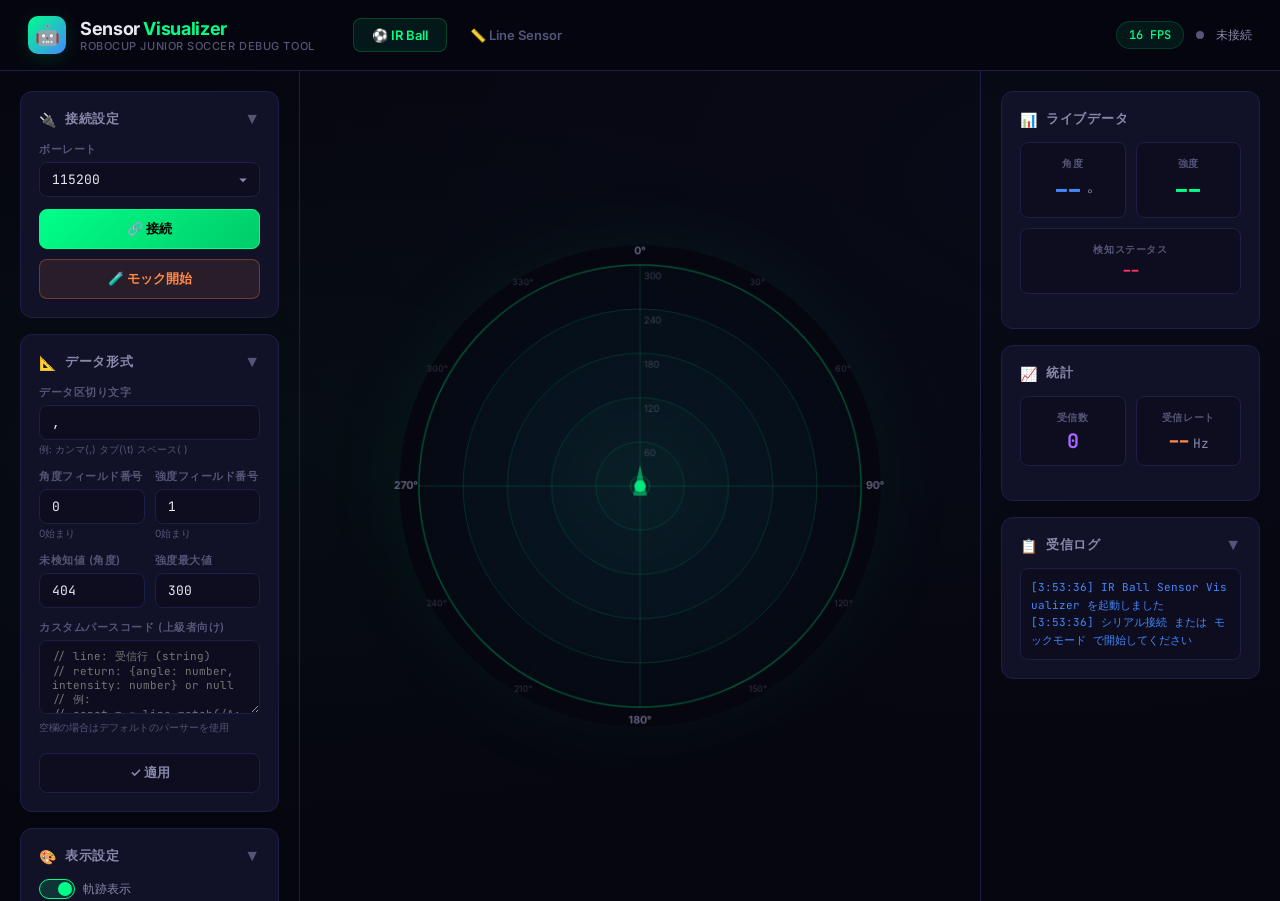
==== commit f2dcb970: "feat: add Line Sensor Visualizer page with shared styles" ====
--- a/index.html
+++ b/index.html
@@ -5,6 +5,7 @@
   <meta name="viewport" content="width=device-width, initial-scale=1.0">
   <title>IR Ball Sensor Visualizer - RCJ Soccer Debug Tool</title>
   <meta name="description" content="ロボカップジュニアサッカー用 IRボールセンサー リアルタイム可視化ツール">
+  <link rel="stylesheet" href="styles.css">
   <link rel="preconnect" href="https://fonts.googleapis.com">
   <link href="https://fonts.googleapis.com/css2?family=Inter:wght@300;400;500;600;700;900&family=JetBrains+Mono:wght@400;500;700&display=swap" rel="stylesheet">
   <style>
@@ -554,11 +555,15 @@
   <!-- ===== HEADER ===== -->
   <header class="header">
     <div class="header-left">
-      <div class="header-logo">⚽</div>
+      <div class="header-logo">🤖</div>
       <div>
-        <div class="header-title">IR Ball <span>Visualizer</span></div>
+        <div class="header-title">Sensor <span>Visualizer</span></div>
         <div class="header-subtitle">RoboCup Junior Soccer Debug Tool</div>
       </div>
+      <nav class="nav-tabs">
+        <a href="index.html" class="nav-tab active">⚽ IR Ball</a>
+        <a href="line.html" class="nav-tab">📏 Line Sensor</a>
+      </nav>
     </div>
     <div class="header-right">
       <div class="fps-badge" id="fpsBadge">-- FPS</div>
--- a/styles.css
+++ b/styles.css
@@ -0,0 +1,80 @@
+*,*::before,*::after{box-sizing:border-box;margin:0;padding:0}
+:root{--bg-primary:#06060f;--bg-secondary:#0d0d1f;--bg-card:#111128;--bg-card-hover:#16163a;--border:#1e1e4a;--border-glow:#2a2a6a;--text-primary:#e8e8f0;--text-secondary:#8888aa;--text-muted:#555577;--accent-green:#00ff88;--accent-green-dim:#00cc6a;--accent-blue:#4488ff;--accent-red:#ff3366;--accent-orange:#ff8844;--accent-purple:#aa66ff;--font-ui:'Inter',-apple-system,sans-serif;--font-mono:'JetBrains Mono','Consolas',monospace;--radius:12px;--radius-sm:8px;--transition:0.2s cubic-bezier(0.4,0,0.2,1)}
+body{font-family:var(--font-ui);background:var(--bg-primary);color:var(--text-primary);min-height:100vh;overflow-x:hidden;background-image:radial-gradient(ellipse at 20% 50%,rgba(0,255,136,0.03) 0%,transparent 60%),radial-gradient(ellipse at 80% 20%,rgba(68,136,255,0.03) 0%,transparent 60%)}
+.header{display:flex;align-items:center;justify-content:space-between;padding:16px 28px;border-bottom:1px solid var(--border);background:rgba(6,6,15,0.8);backdrop-filter:blur(20px);position:sticky;top:0;z-index:100}
+.header-left{display:flex;align-items:center;gap:14px}
+.header-logo{width:38px;height:38px;background:linear-gradient(135deg,var(--accent-green),var(--accent-blue));border-radius:10px;display:flex;align-items:center;justify-content:center;font-size:20px;box-shadow:0 4px 20px rgba(0,255,136,0.15)}
+.header-title{font-size:18px;font-weight:700;letter-spacing:-0.02em}
+.header-title span{color:var(--accent-green)}
+.header-subtitle{font-size:11px;color:var(--text-muted);font-weight:500;letter-spacing:0.05em;text-transform:uppercase}
+.header-right{display:flex;align-items:center;gap:12px}
+.fps-badge{font-family:var(--font-mono);font-size:12px;font-weight:500;color:var(--accent-green);background:rgba(0,255,136,0.08);border:1px solid rgba(0,255,136,0.15);padding:5px 12px;border-radius:20px}
+.status-dot{width:8px;height:8px;border-radius:50%;background:var(--text-muted);transition:background var(--transition)}
+.status-dot.connected{background:var(--accent-green);box-shadow:0 0 8px var(--accent-green);animation:pulse-dot 2s infinite}
+.status-dot.mock{background:var(--accent-orange);box-shadow:0 0 8px var(--accent-orange);animation:pulse-dot 2s infinite}
+@keyframes pulse-dot{0%,100%{opacity:1}50%{opacity:0.5}}
+.status-text{font-size:12px;color:var(--text-secondary);font-weight:500}
+.nav-tabs{display:flex;gap:4px;margin-left:24px}
+.nav-tab{padding:8px 18px;font-family:var(--font-ui);font-size:13px;font-weight:600;color:var(--text-muted);background:transparent;border:1px solid transparent;border-radius:var(--radius-sm);cursor:pointer;transition:all var(--transition);text-decoration:none}
+.nav-tab:hover{color:var(--text-primary);background:var(--bg-card)}
+.nav-tab.active{color:var(--accent-green);background:rgba(0,255,136,0.08);border-color:rgba(0,255,136,0.2)}
+.main-content{display:grid;grid-template-columns:300px 1fr 300px;gap:0;min-height:calc(100vh - 70px)}
+@media(max-width:1100px){.main-content{grid-template-columns:1fr;grid-template-rows:auto 1fr auto}}
+.sidebar{padding:20px;border-right:1px solid var(--border);overflow-y:auto;max-height:calc(100vh - 70px)}
+.sidebar.right{border-right:none;border-left:1px solid var(--border)}
+@media(max-width:1100px){.sidebar{border-right:none;border-bottom:1px solid var(--border);max-height:none}.sidebar.right{border-left:none;border-top:1px solid var(--border)}}
+.panel{background:var(--bg-card);border:1px solid var(--border);border-radius:var(--radius);padding:18px;margin-bottom:16px;transition:border-color var(--transition);animation:fadeIn 0.4s ease both}
+.panel:hover{border-color:var(--border-glow)}
+.panel:nth-child(2){animation-delay:0.05s}
+.panel:nth-child(3){animation-delay:0.1s}
+.panel-header{display:flex;align-items:center;gap:8px;margin-bottom:14px;font-size:13px;font-weight:600;color:var(--text-secondary);text-transform:uppercase;letter-spacing:0.06em}
+.panel-header .collapse-btn{margin-left:auto;background:none;border:none;color:var(--text-muted);cursor:pointer;font-size:16px;transition:transform var(--transition);line-height:1}
+.panel-header .collapse-btn.collapsed{transform:rotate(-90deg)}
+.panel-body.collapsed{display:none}
+.form-group{margin-bottom:12px}
+.form-group:last-child{margin-bottom:0}
+.form-label{display:block;font-size:11px;font-weight:600;color:var(--text-muted);margin-bottom:5px;text-transform:uppercase;letter-spacing:0.05em}
+.form-input,.form-select{width:100%;padding:8px 12px;font-family:var(--font-mono);font-size:13px;color:var(--text-primary);background:var(--bg-secondary);border:1px solid var(--border);border-radius:var(--radius-sm);outline:none;transition:border-color var(--transition),box-shadow var(--transition)}
+.form-input:focus,.form-select:focus{border-color:var(--accent-green);box-shadow:0 0 0 3px rgba(0,255,136,0.08)}
+.form-select{cursor:pointer;appearance:none;background-image:url("data:image/svg+xml,%3Csvg xmlns='http://www.w3.org/2000/svg' width='12' height='12' fill='%238888aa' viewBox='0 0 16 16'%3E%3Cpath d='M8 11L3 6h10z'/%3E%3C/svg%3E");background-repeat:no-repeat;background-position:right 10px center;padding-right:30px}
+.form-row{display:grid;grid-template-columns:1fr 1fr;gap:10px}
+.form-hint{font-size:10px;color:var(--text-muted);margin-top:3px}
+.btn{display:inline-flex;align-items:center;justify-content:center;gap:8px;padding:10px 18px;font-family:var(--font-ui);font-size:13px;font-weight:600;border:1px solid transparent;border-radius:var(--radius-sm);cursor:pointer;transition:all var(--transition);white-space:nowrap;width:100%}
+.btn-primary{background:linear-gradient(135deg,var(--accent-green),var(--accent-green-dim));color:#000;border-color:var(--accent-green)}
+.btn-primary:hover{box-shadow:0 4px 20px rgba(0,255,136,0.25);transform:translateY(-1px)}
+.btn-danger{background:rgba(255,51,102,0.1);color:var(--accent-red);border-color:rgba(255,51,102,0.3)}
+.btn-danger:hover{background:rgba(255,51,102,0.2)}
+.btn-secondary{background:var(--bg-secondary);color:var(--text-secondary);border-color:var(--border)}
+.btn-secondary:hover{background:var(--bg-card-hover);color:var(--text-primary);border-color:var(--border-glow)}
+.btn-mock{background:rgba(255,136,68,0.1);color:var(--accent-orange);border-color:rgba(255,136,68,0.3)}
+.btn-mock:hover{background:rgba(255,136,68,0.2)}
+.btn-group{display:flex;gap:8px}
+.btn-group .btn{flex:1}
+.radar-container{display:flex;align-items:center;justify-content:center;position:relative;padding:30px}
+.radar-wrapper{position:relative;display:inline-block}
+.data-cards{display:grid;grid-template-columns:1fr 1fr;gap:10px;margin-bottom:16px}
+.data-card{background:var(--bg-secondary);border:1px solid var(--border);border-radius:var(--radius-sm);padding:14px;text-align:center;transition:border-color var(--transition)}
+.data-card:hover{border-color:var(--border-glow)}
+.data-card-label{font-size:10px;font-weight:600;color:var(--text-muted);text-transform:uppercase;letter-spacing:0.06em;margin-bottom:6px}
+.data-card-value{font-family:var(--font-mono);font-size:26px;font-weight:700;line-height:1}
+.data-card-unit{font-size:13px;font-weight:400;color:var(--text-secondary);margin-left:2px}
+.data-card.full-width{grid-column:1/-1}
+.raw-log{font-family:var(--font-mono);font-size:11px;color:var(--text-muted);background:var(--bg-secondary);border:1px solid var(--border);border-radius:var(--radius-sm);padding:10px;max-height:160px;overflow-y:auto;line-height:1.6;word-break:break-all}
+.raw-log::-webkit-scrollbar{width:4px}
+.raw-log::-webkit-scrollbar-thumb{background:var(--border);border-radius:4px}
+.log-line{color:var(--text-muted)}.log-line.error{color:var(--accent-red)}.log-line.warn{color:var(--accent-orange)}.log-line.info{color:var(--accent-blue)}
+.trail-toggle{display:flex;align-items:center;gap:8px;font-size:12px;color:var(--text-secondary);cursor:pointer;user-select:none}
+.trail-toggle input[type="checkbox"]{appearance:none;width:36px;height:20px;background:var(--bg-secondary);border:1px solid var(--border);border-radius:20px;position:relative;cursor:pointer;transition:background var(--transition),border-color var(--transition)}
+.trail-toggle input[type="checkbox"]::after{content:'';position:absolute;top:2px;left:2px;width:14px;height:14px;background:var(--text-muted);border-radius:50%;transition:transform var(--transition),background var(--transition)}
+.trail-toggle input[type="checkbox"]:checked{background:rgba(0,255,136,0.15);border-color:var(--accent-green)}
+.trail-toggle input[type="checkbox"]:checked::after{transform:translateX(16px);background:var(--accent-green)}
+::-webkit-scrollbar{width:6px}::-webkit-scrollbar-track{background:transparent}::-webkit-scrollbar-thumb{background:var(--border);border-radius:6px}
+@keyframes fadeIn{from{opacity:0;transform:translateY(8px)}to{opacity:1;transform:translateY(0)}}
+.no-serial-banner{display:none;background:rgba(255,51,102,0.1);border:1px solid rgba(255,51,102,0.3);border-radius:var(--radius-sm);padding:12px 16px;margin-bottom:16px;font-size:12px;color:var(--accent-red);line-height:1.5}
+.no-serial-banner.visible{display:block}
+.not-detected-overlay{position:absolute;inset:0;display:flex;flex-direction:column;align-items:center;justify-content:center;background:rgba(6,6,15,0.75);backdrop-filter:blur(8px);border-radius:50%;opacity:0;pointer-events:none;transition:opacity 0.4s ease}
+.not-detected-overlay.visible{opacity:1}
+.not-detected-icon{font-size:56px;margin-bottom:12px;animation:float 3s ease-in-out infinite}
+@keyframes float{0%,100%{transform:translateY(0)}50%{transform:translateY(-8px)}}
+.not-detected-text{font-size:22px;font-weight:800;color:var(--accent-red);text-transform:uppercase;letter-spacing:0.08em;text-shadow:0 0 20px rgba(255,51,102,0.4)}
+.not-detected-sub{font-size:12px;color:var(--text-muted);margin-top:6px}
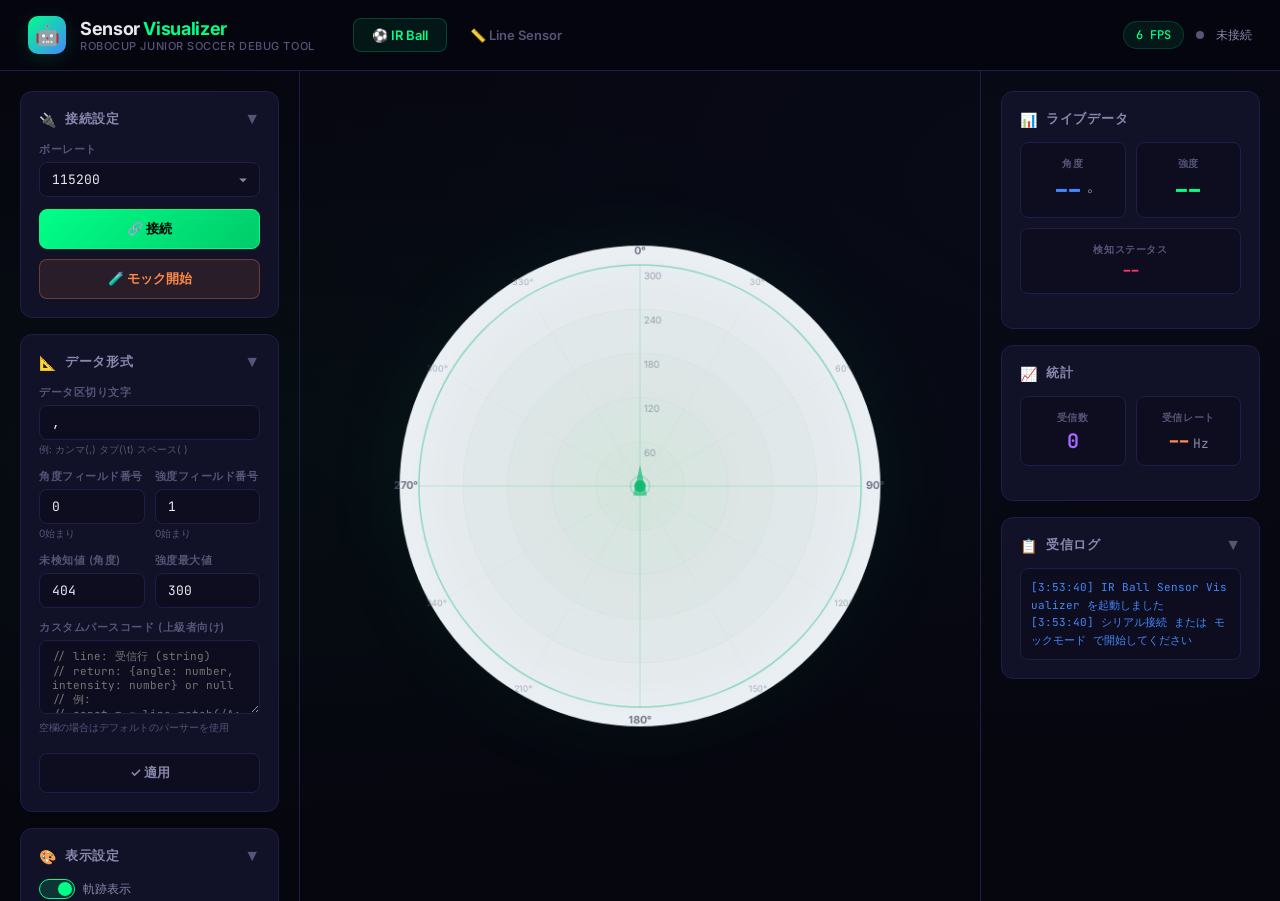
==== commit cab39676: "style: change theme to simple light mode" ====
--- a/index.html
+++ b/index.html
@@ -1156,9 +1156,9 @@
 
       // Background circle
       const bgGrad = ctx.createRadialGradient(CX, CY, 0, CX, CY, RADAR_R + 20);
-      bgGrad.addColorStop(0, 'rgba(10, 10, 30, 0.9)');
-      bgGrad.addColorStop(0.8, 'rgba(6, 8, 20, 0.95)');
-      bgGrad.addColorStop(1, 'rgba(6, 6, 15, 1)');
+      bgGrad.addColorStop(0, 'rgba(255, 255, 255, 0.9)');
+      bgGrad.addColorStop(0.8, 'rgba(245, 248, 252, 0.95)');
+      bgGrad.addColorStop(1, 'rgba(235, 240, 245, 1)');
       ctx.fillStyle = bgGrad;
       ctx.beginPath();
       ctx.arc(CX, CY, RADAR_R + 20, 0, Math.PI * 2);
@@ -1170,13 +1170,13 @@
         const r = (RADAR_R / rings) * i;
         ctx.beginPath();
         ctx.arc(CX, CY, r, 0, Math.PI * 2);
-        ctx.strokeStyle = i === rings ? 'rgba(0, 255, 136, 0.3)' : 'var(--radar-ring-stroke)';
+        ctx.strokeStyle = i === rings ? 'rgba(0, 184, 107, 0.4)' : 'rgba(0, 0, 0, 0.06)';
         ctx.lineWidth = i === rings ? 1.5 : 0.5;
         ctx.stroke();
 
         // Ring value labels
         const val = Math.round((cfg.maxIntensity / rings) * i);
-        ctx.fillStyle = 'rgba(136, 136, 170, 0.4)';
+        ctx.fillStyle = 'rgba(100, 110, 130, 0.6)';
         ctx.font = '10px Inter, sans-serif';
         ctx.textAlign = 'left';
         ctx.fillText(val, CX + 4, CY - r + 12);
@@ -1187,7 +1187,7 @@
         const r = (RADAR_R / rings) * i;
         ctx.beginPath();
         ctx.arc(CX, CY, r, 0, Math.PI * 2);
-        ctx.fillStyle = `rgba(0, 255, 136, ${0.01 + (i % 2 === 0 ? 0.01 : 0)})`;
+        ctx.fillStyle = `rgba(0, 184, 107, ${0.01 + (i % 2 === 0 ? 0.01 : 0)})`;
         ctx.fill();
       }
 
@@ -1199,7 +1199,7 @@
         ctx.beginPath();
         ctx.moveTo(CX, CY);
         ctx.lineTo(x2, y2);
-        ctx.strokeStyle = deg % 90 === 0 ? 'rgba(0, 255, 136, 0.15)' : 'rgba(0, 255, 136, 0.06)';
+        ctx.strokeStyle = deg % 90 === 0 ? 'rgba(0, 184, 107, 0.2)' : 'rgba(0, 0, 0, 0.04)';
         ctx.lineWidth = deg % 90 === 0 ? 1 : 0.5;
         ctx.stroke();
 
@@ -1207,7 +1207,7 @@
         const labelR = RADAR_R + 14;
         const lx = CX + Math.cos(rad) * labelR;
         const ly = CY + Math.sin(rad) * labelR;
-        ctx.fillStyle = deg % 90 === 0 ? 'rgba(136, 136, 170, 0.7)' : 'rgba(136, 136, 170, 0.35)';
+        ctx.fillStyle = deg % 90 === 0 ? 'rgba(80, 90, 110, 0.8)' : 'rgba(100, 110, 130, 0.5)';
         ctx.font = deg % 90 === 0 ? 'bold 11px Inter, sans-serif' : '9px Inter, sans-serif';
         ctx.textAlign = 'center';
         ctx.textBaseline = 'middle';
@@ -1217,11 +1217,11 @@
       // Center robot marker
       ctx.beginPath();
       ctx.arc(CX, CY, 6, 0, Math.PI * 2);
-      ctx.fillStyle = 'rgba(0, 255, 136, 0.8)';
+      ctx.fillStyle = 'rgba(0, 184, 107, 0.8)';
       ctx.fill();
       ctx.beginPath();
       ctx.arc(CX, CY, 10, 0, Math.PI * 2);
-      ctx.strokeStyle = 'rgba(0, 255, 136, 0.3)';
+      ctx.strokeStyle = 'rgba(0, 184, 107, 0.4)';
       ctx.lineWidth = 1;
       ctx.stroke();
 
@@ -1236,17 +1236,17 @@
       ctx.lineTo(CX + Math.cos(fwdLeft) * 12, CY + Math.sin(fwdLeft) * 12);
       ctx.lineTo(CX + Math.cos(fwdRight) * 12, CY + Math.sin(fwdRight) * 12);
       ctx.closePath();
-      ctx.fillStyle = 'rgba(0, 255, 136, 0.5)';
+      ctx.fillStyle = 'rgba(0, 184, 107, 0.6)';
       ctx.fill();
 
       // Scanning sweep effect
       if (isConnected || isMocking) {
         const sweepAngle = (animTime / 2000) * Math.PI * 2;
         const sweepGrad = ctx.createConicGradient(sweepAngle - Math.PI / 6, CX, CY);
-        sweepGrad.addColorStop(0, 'rgba(0, 255, 136, 0)');
-        sweepGrad.addColorStop(0.08, 'rgba(0, 255, 136, 0.04)');
-        sweepGrad.addColorStop(0.1, 'rgba(0, 255, 136, 0)');
-        sweepGrad.addColorStop(1, 'rgba(0, 255, 136, 0)');
+        sweepGrad.addColorStop(0, 'rgba(0, 184, 107, 0)');
+        sweepGrad.addColorStop(0.08, 'rgba(0, 184, 107, 0.06)');
+        sweepGrad.addColorStop(0.1, 'rgba(0, 184, 107, 0)');
+        sweepGrad.addColorStop(1, 'rgba(0, 184, 107, 0)');
         ctx.beginPath();
         ctx.arc(CX, CY, RADAR_R, 0, Math.PI * 2);
         ctx.fillStyle = sweepGrad;
@@ -1334,7 +1334,7 @@
         ctx.setLineDash([]);
 
         // Angle & distance label near ball
-        ctx.fillStyle = 'rgba(255, 255, 255, 0.7)';
+        ctx.fillStyle = 'rgba(30, 40, 50, 0.8)';
         ctx.font = '500 11px Inter, sans-serif';
         ctx.textAlign = 'center';
         ctx.fillText(`${currentAngle.toFixed(1)}° / ${Math.round(currentIntensity)}`, bx, by - 20);
--- a/styles.css
+++ b/styles.css
@@ -1,9 +1,9 @@
 *,*::before,*::after{box-sizing:border-box;margin:0;padding:0}
-:root{--bg-primary:#06060f;--bg-secondary:#0d0d1f;--bg-card:#111128;--bg-card-hover:#16163a;--border:#1e1e4a;--border-glow:#2a2a6a;--text-primary:#e8e8f0;--text-secondary:#8888aa;--text-muted:#555577;--accent-green:#00ff88;--accent-green-dim:#00cc6a;--accent-blue:#4488ff;--accent-red:#ff3366;--accent-orange:#ff8844;--accent-purple:#aa66ff;--font-ui:'Inter',-apple-system,sans-serif;--font-mono:'JetBrains Mono','Consolas',monospace;--radius:12px;--radius-sm:8px;--transition:0.2s cubic-bezier(0.4,0,0.2,1)}
-body{font-family:var(--font-ui);background:var(--bg-primary);color:var(--text-primary);min-height:100vh;overflow-x:hidden;background-image:radial-gradient(ellipse at 20% 50%,rgba(0,255,136,0.03) 0%,transparent 60%),radial-gradient(ellipse at 80% 20%,rgba(68,136,255,0.03) 0%,transparent 60%)}
-.header{display:flex;align-items:center;justify-content:space-between;padding:16px 28px;border-bottom:1px solid var(--border);background:rgba(6,6,15,0.8);backdrop-filter:blur(20px);position:sticky;top:0;z-index:100}
+:root{--bg-primary:#f4f5f8;--bg-secondary:#e9ebee;--bg-card:#ffffff;--bg-card-hover:#f8f9fb;--border:#d0d4dc;--border-glow:#a0abbf;--text-primary:#1a1c23;--text-secondary:#4a5060;--text-muted:#7a839e;--accent-green:#00b86b;--accent-green-dim:#00a05a;--accent-blue:#2d70f5;--accent-red:#ea2851;--accent-orange:#f06a25;--accent-purple:#8f44fd;--font-ui:'Inter',-apple-system,sans-serif;--font-mono:'JetBrains Mono','Consolas',monospace;--radius:12px;--radius-sm:8px;--transition:0.2s cubic-bezier(0.4,0,0.2,1)}
+body{font-family:var(--font-ui);background:var(--bg-primary);color:var(--text-primary);min-height:100vh;overflow-x:hidden;background-image:radial-gradient(ellipse at 20% 50%,rgba(0,184,107,0.05) 0%,transparent 60%),radial-gradient(ellipse at 80% 20%,rgba(45,112,245,0.05) 0%,transparent 60%)}
+.header{display:flex;align-items:center;justify-content:space-between;padding:16px 28px;border-bottom:1px solid var(--border);background:rgba(255,255,255,0.85);backdrop-filter:blur(20px);position:sticky;top:0;z-index:100}
 .header-left{display:flex;align-items:center;gap:14px}
-.header-logo{width:38px;height:38px;background:linear-gradient(135deg,var(--accent-green),var(--accent-blue));border-radius:10px;display:flex;align-items:center;justify-content:center;font-size:20px;box-shadow:0 4px 20px rgba(0,255,136,0.15)}
+.header-logo{width:38px;height:38px;background:linear-gradient(135deg,var(--accent-green),var(--accent-blue));border-radius:10px;display:flex;align-items:center;justify-content:center;font-size:20px;box-shadow:0 4px 15px rgba(0,184,107,0.3)}
 .header-title{font-size:18px;font-weight:700;letter-spacing:-0.02em}
 .header-title span{color:var(--accent-green)}
 .header-subtitle{font-size:11px;color:var(--text-muted);font-weight:500;letter-spacing:0.05em;text-transform:uppercase}
@@ -16,8 +16,8 @@
 .status-text{font-size:12px;color:var(--text-secondary);font-weight:500}
 .nav-tabs{display:flex;gap:4px;margin-left:24px}
 .nav-tab{padding:8px 18px;font-family:var(--font-ui);font-size:13px;font-weight:600;color:var(--text-muted);background:transparent;border:1px solid transparent;border-radius:var(--radius-sm);cursor:pointer;transition:all var(--transition);text-decoration:none}
-.nav-tab:hover{color:var(--text-primary);background:var(--bg-card)}
-.nav-tab.active{color:var(--accent-green);background:rgba(0,255,136,0.08);border-color:rgba(0,255,136,0.2)}
+.nav-tab:hover{color:var(--text-primary);background:var(--bg-card-hover)}
+.nav-tab.active{color:var(--accent-green);background:rgba(0,184,107,0.1);border-color:rgba(0,184,107,0.3)}
 .main-content{display:grid;grid-template-columns:300px 1fr 300px;gap:0;min-height:calc(100vh - 70px)}
 @media(max-width:1100px){.main-content{grid-template-columns:1fr;grid-template-rows:auto 1fr auto}}
 .sidebar{padding:20px;border-right:1px solid var(--border);overflow-y:auto;max-height:calc(100vh - 70px)}
@@ -40,8 +40,8 @@
 .form-row{display:grid;grid-template-columns:1fr 1fr;gap:10px}
 .form-hint{font-size:10px;color:var(--text-muted);margin-top:3px}
 .btn{display:inline-flex;align-items:center;justify-content:center;gap:8px;padding:10px 18px;font-family:var(--font-ui);font-size:13px;font-weight:600;border:1px solid transparent;border-radius:var(--radius-sm);cursor:pointer;transition:all var(--transition);white-space:nowrap;width:100%}
-.btn-primary{background:linear-gradient(135deg,var(--accent-green),var(--accent-green-dim));color:#000;border-color:var(--accent-green)}
-.btn-primary:hover{box-shadow:0 4px 20px rgba(0,255,136,0.25);transform:translateY(-1px)}
+.btn-primary{background:linear-gradient(135deg,var(--accent-green),var(--accent-green-dim));color:#fff;border-color:var(--accent-green)}
+.btn-primary:hover{box-shadow:0 4px 15px rgba(0,184,107,0.35);transform:translateY(-1px)}
 .btn-danger{background:rgba(255,51,102,0.1);color:var(--accent-red);border-color:rgba(255,51,102,0.3)}
 .btn-danger:hover{background:rgba(255,51,102,0.2)}
 .btn-secondary{background:var(--bg-secondary);color:var(--text-secondary);border-color:var(--border)}
@@ -72,9 +72,9 @@
 @keyframes fadeIn{from{opacity:0;transform:translateY(8px)}to{opacity:1;transform:translateY(0)}}
 .no-serial-banner{display:none;background:rgba(255,51,102,0.1);border:1px solid rgba(255,51,102,0.3);border-radius:var(--radius-sm);padding:12px 16px;margin-bottom:16px;font-size:12px;color:var(--accent-red);line-height:1.5}
 .no-serial-banner.visible{display:block}
-.not-detected-overlay{position:absolute;inset:0;display:flex;flex-direction:column;align-items:center;justify-content:center;background:rgba(6,6,15,0.75);backdrop-filter:blur(8px);border-radius:50%;opacity:0;pointer-events:none;transition:opacity 0.4s ease}
+.not-detected-overlay{position:absolute;inset:0;display:flex;flex-direction:column;align-items:center;justify-content:center;background:rgba(255,255,255,0.7);backdrop-filter:blur(6px);border-radius:50%;opacity:0;pointer-events:none;transition:opacity 0.4s ease}
 .not-detected-overlay.visible{opacity:1}
 .not-detected-icon{font-size:56px;margin-bottom:12px;animation:float 3s ease-in-out infinite}
 @keyframes float{0%,100%{transform:translateY(0)}50%{transform:translateY(-8px)}}
-.not-detected-text{font-size:22px;font-weight:800;color:var(--accent-red);text-transform:uppercase;letter-spacing:0.08em;text-shadow:0 0 20px rgba(255,51,102,0.4)}
+.not-detected-text{font-size:22px;font-weight:800;color:var(--accent-red);text-transform:uppercase;letter-spacing:0.08em;text-shadow:0 0 15px rgba(234,40,81,0.3)}
 .not-detected-sub{font-size:12px;color:var(--text-muted);margin-top:6px}
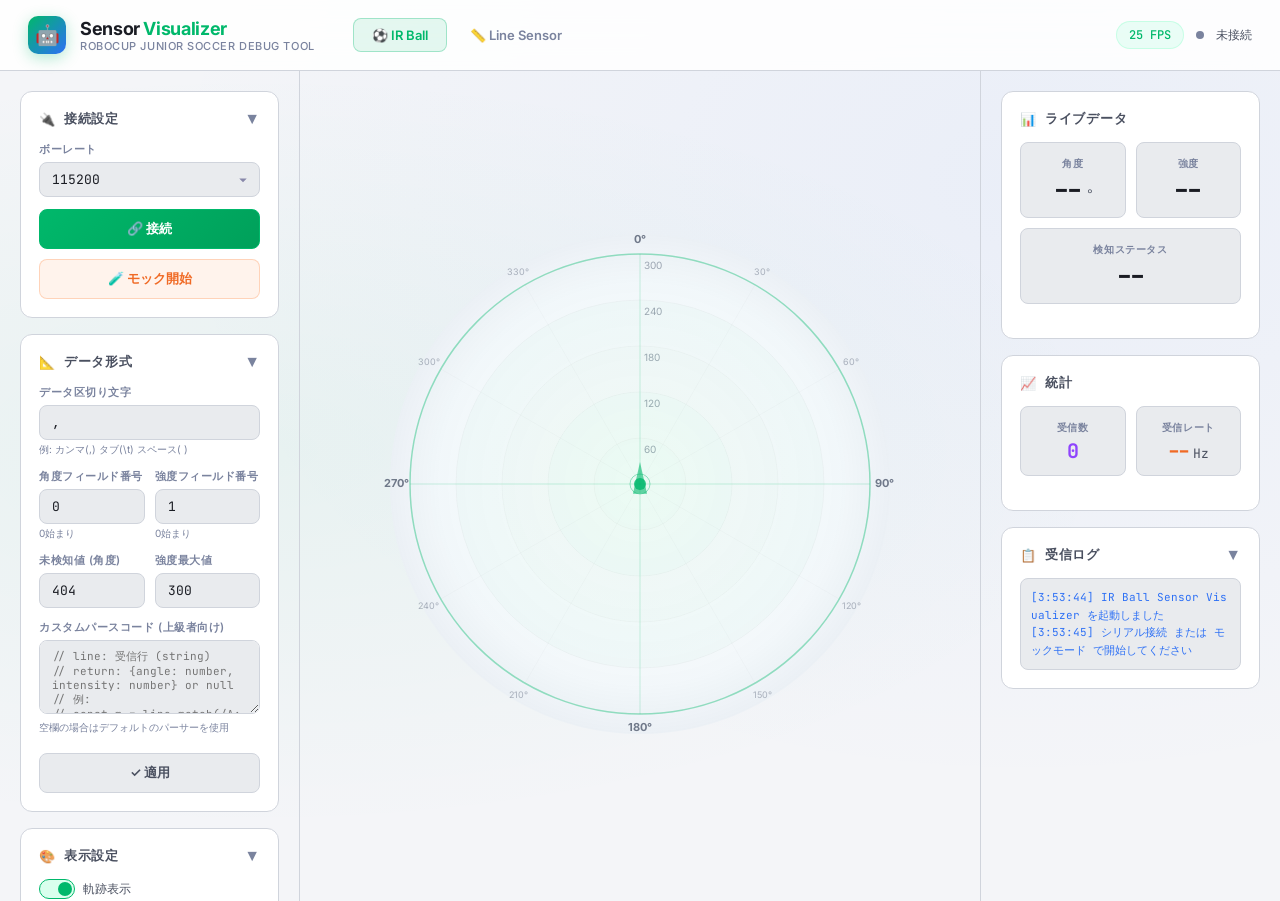
==== commit 608d2681: "fix: remove inline styles from index.html to allow styles.css to apply properly" ====
--- a/index.html
+++ b/index.html
@@ -8,547 +8,7 @@
   <link rel="stylesheet" href="styles.css">
   <link rel="preconnect" href="https://fonts.googleapis.com">
   <link href="https://fonts.googleapis.com/css2?family=Inter:wght@300;400;500;600;700;900&family=JetBrains+Mono:wght@400;500;700&display=swap" rel="stylesheet">
-  <style>
-    /* ===== Reset & Base ===== */
-    *, *::before, *::after { box-sizing: border-box; margin: 0; padding: 0; }
-
-    :root {
-      --bg-primary: #06060f;
-      --bg-secondary: #0d0d1f;
-      --bg-card: #111128;
-      --bg-card-hover: #16163a;
-      --border: #1e1e4a;
-      --border-glow: #2a2a6a;
-      --text-primary: #e8e8f0;
-      --text-secondary: #8888aa;
-      --text-muted: #555577;
-      --accent-green: #00ff88;
-      --accent-green-dim: #00cc6a;
-      --accent-blue: #4488ff;
-      --accent-red: #ff3366;
-      --accent-red-glow: rgba(255, 51, 102, 0.4);
-      --accent-orange: #ff8844;
-      --accent-purple: #aa66ff;
-      --radar-ring: rgba(0, 255, 136, 0.12);
-      --radar-ring-stroke: rgba(0, 255, 136, 0.25);
-      --radar-line: rgba(0, 255, 136, 0.08);
-      --font-ui: 'Inter', -apple-system, BlinkMacSystemFont, sans-serif;
-      --font-mono: 'JetBrains Mono', 'Consolas', monospace;
-      --radius: 12px;
-      --radius-sm: 8px;
-      --transition: 0.2s cubic-bezier(0.4, 0, 0.2, 1);
-    }
-
-    body {
-      font-family: var(--font-ui);
-      background: var(--bg-primary);
-      color: var(--text-primary);
-      min-height: 100vh;
-      overflow-x: hidden;
-      background-image:
-        radial-gradient(ellipse at 20% 50%, rgba(0, 255, 136, 0.03) 0%, transparent 60%),
-        radial-gradient(ellipse at 80% 20%, rgba(68, 136, 255, 0.03) 0%, transparent 60%);
-    }
-
-    /* ===== Header ===== */
-    .header {
-      display: flex;
-      align-items: center;
-      justify-content: space-between;
-      padding: 16px 28px;
-      border-bottom: 1px solid var(--border);
-      background: rgba(6, 6, 15, 0.8);
-      backdrop-filter: blur(20px);
-      -webkit-backdrop-filter: blur(20px);
-      position: sticky;
-      top: 0;
-      z-index: 100;
-    }
-    .header-left {
-      display: flex;
-      align-items: center;
-      gap: 14px;
-    }
-    .header-logo {
-      width: 38px;
-      height: 38px;
-      background: linear-gradient(135deg, var(--accent-green), var(--accent-blue));
-      border-radius: 10px;
-      display: flex;
-      align-items: center;
-      justify-content: center;
-      font-size: 20px;
-      box-shadow: 0 4px 20px rgba(0,255,136,0.15);
-    }
-    .header-title {
-      font-size: 18px;
-      font-weight: 700;
-      letter-spacing: -0.02em;
-    }
-    .header-title span {
-      color: var(--accent-green);
-    }
-    .header-subtitle {
-      font-size: 11px;
-      color: var(--text-muted);
-      font-weight: 500;
-      letter-spacing: 0.05em;
-      text-transform: uppercase;
-    }
-    .header-right {
-      display: flex;
-      align-items: center;
-      gap: 12px;
-    }
-    .fps-badge {
-      font-family: var(--font-mono);
-      font-size: 12px;
-      font-weight: 500;
-      color: var(--accent-green);
-      background: rgba(0,255,136,0.08);
-      border: 1px solid rgba(0,255,136,0.15);
-      padding: 5px 12px;
-      border-radius: 20px;
-    }
-    .status-dot {
-      width: 8px;
-      height: 8px;
-      border-radius: 50%;
-      background: var(--text-muted);
-      transition: background var(--transition);
-    }
-    .status-dot.connected {
-      background: var(--accent-green);
-      box-shadow: 0 0 8px var(--accent-green);
-      animation: pulse-dot 2s infinite;
-    }
-    .status-dot.mock {
-      background: var(--accent-orange);
-      box-shadow: 0 0 8px var(--accent-orange);
-      animation: pulse-dot 2s infinite;
-    }
-    @keyframes pulse-dot {
-      0%, 100% { opacity: 1; }
-      50% { opacity: 0.5; }
-    }
-    .status-text {
-      font-size: 12px;
-      color: var(--text-secondary);
-      font-weight: 500;
-    }
-
-    /* ===== Main Layout ===== */
-    .main-content {
-      display: grid;
-      grid-template-columns: 300px 1fr 300px;
-      gap: 0;
-      min-height: calc(100vh - 70px);
-    }
-    @media (max-width: 1100px) {
-      .main-content {
-        grid-template-columns: 1fr;
-        grid-template-rows: auto 1fr auto;
-      }
-    }
-
-    /* ===== Sidebar Panels ===== */
-    .sidebar {
-      padding: 20px;
-      border-right: 1px solid var(--border);
-      overflow-y: auto;
-      max-height: calc(100vh - 70px);
-    }
-    .sidebar.right {
-      border-right: none;
-      border-left: 1px solid var(--border);
-    }
-    @media (max-width: 1100px) {
-      .sidebar {
-        border-right: none;
-        border-bottom: 1px solid var(--border);
-        max-height: none;
-      }
-      .sidebar.right {
-        border-left: none;
-        border-top: 1px solid var(--border);
-      }
-    }
-
-    .panel {
-      background: var(--bg-card);
-      border: 1px solid var(--border);
-      border-radius: var(--radius);
-      padding: 18px;
-      margin-bottom: 16px;
-      transition: border-color var(--transition);
-    }
-    .panel:hover {
-      border-color: var(--border-glow);
-    }
-    .panel-header {
-      display: flex;
-      align-items: center;
-      gap: 8px;
-      margin-bottom: 14px;
-      font-size: 13px;
-      font-weight: 600;
-      color: var(--text-secondary);
-      text-transform: uppercase;
-      letter-spacing: 0.06em;
-    }
-    .panel-header-icon {
-      font-size: 14px;
-    }
-    .panel-header .collapse-btn {
-      margin-left: auto;
-      background: none;
-      border: none;
-      color: var(--text-muted);
-      cursor: pointer;
-      font-size: 16px;
-      transition: transform var(--transition);
-      line-height: 1;
-    }
-    .panel-header .collapse-btn.collapsed {
-      transform: rotate(-90deg);
-    }
-    .panel-body.collapsed {
-      display: none;
-    }
-
-    /* ===== Form Controls ===== */
-    .form-group {
-      margin-bottom: 12px;
-    }
-    .form-group:last-child {
-      margin-bottom: 0;
-    }
-    .form-label {
-      display: block;
-      font-size: 11px;
-      font-weight: 600;
-      color: var(--text-muted);
-      margin-bottom: 5px;
-      text-transform: uppercase;
-      letter-spacing: 0.05em;
-    }
-    .form-input, .form-select {
-      width: 100%;
-      padding: 8px 12px;
-      font-family: var(--font-mono);
-      font-size: 13px;
-      color: var(--text-primary);
-      background: var(--bg-secondary);
-      border: 1px solid var(--border);
-      border-radius: var(--radius-sm);
-      outline: none;
-      transition: border-color var(--transition), box-shadow var(--transition);
-    }
-    .form-input:focus, .form-select:focus {
-      border-color: var(--accent-green);
-      box-shadow: 0 0 0 3px rgba(0,255,136,0.08);
-    }
-    .form-select {
-      cursor: pointer;
-      appearance: none;
-      background-image: url("data:image/svg+xml,%3Csvg xmlns='http://www.w3.org/2000/svg' width='12' height='12' fill='%238888aa' viewBox='0 0 16 16'%3E%3Cpath d='M8 11L3 6h10z'/%3E%3C/svg%3E");
-      background-repeat: no-repeat;
-      background-position: right 10px center;
-      padding-right: 30px;
-    }
-    .form-row {
-      display: grid;
-      grid-template-columns: 1fr 1fr;
-      gap: 10px;
-    }
-    .form-hint {
-      font-size: 10px;
-      color: var(--text-muted);
-      margin-top: 3px;
-    }
-
-    /* ===== Buttons ===== */
-    .btn {
-      display: inline-flex;
-      align-items: center;
-      justify-content: center;
-      gap: 8px;
-      padding: 10px 18px;
-      font-family: var(--font-ui);
-      font-size: 13px;
-      font-weight: 600;
-      border: 1px solid transparent;
-      border-radius: var(--radius-sm);
-      cursor: pointer;
-      transition: all var(--transition);
-      white-space: nowrap;
-      width: 100%;
-    }
-    .btn-primary {
-      background: linear-gradient(135deg, var(--accent-green), var(--accent-green-dim));
-      color: #000;
-      border-color: var(--accent-green);
-    }
-    .btn-primary:hover {
-      box-shadow: 0 4px 20px rgba(0,255,136,0.25);
-      transform: translateY(-1px);
-    }
-    .btn-primary:active {
-      transform: translateY(0);
-    }
-    .btn-danger {
-      background: rgba(255,51,102,0.1);
-      color: var(--accent-red);
-      border-color: rgba(255,51,102,0.3);
-    }
-    .btn-danger:hover {
-      background: rgba(255,51,102,0.2);
-      box-shadow: 0 4px 20px rgba(255,51,102,0.15);
-    }
-    .btn-secondary {
-      background: var(--bg-secondary);
-      color: var(--text-secondary);
-      border-color: var(--border);
-    }
-    .btn-secondary:hover {
-      background: var(--bg-card-hover);
-      color: var(--text-primary);
-      border-color: var(--border-glow);
-    }
-    .btn-mock {
-      background: rgba(255,136,68,0.1);
-      color: var(--accent-orange);
-      border-color: rgba(255,136,68,0.3);
-    }
-    .btn-mock:hover {
-      background: rgba(255,136,68,0.2);
-      box-shadow: 0 4px 20px rgba(255,136,68,0.15);
-    }
-    .btn-group {
-      display: flex;
-      gap: 8px;
-    }
-    .btn-group .btn {
-      flex: 1;
-    }
-
-    /* ===== Radar Center ===== */
-    .radar-container {
-      display: flex;
-      align-items: center;
-      justify-content: center;
-      position: relative;
-      padding: 30px;
-    }
-    .radar-wrapper {
-      position: relative;
-      display: inline-block;
-    }
-    #radarCanvas {
-      display: block;
-      border-radius: 50%;
-      /* Subtle outer glow */
-      filter: drop-shadow(0 0 40px rgba(0,255,136,0.05));
-    }
-
-    /* Ball Not Detected Overlay */
-    .not-detected-overlay {
-      position: absolute;
-      inset: 0;
-      display: flex;
-      flex-direction: column;
-      align-items: center;
-      justify-content: center;
-      background: rgba(6,6,15,0.75);
-      backdrop-filter: blur(8px);
-      border-radius: 50%;
-      opacity: 0;
-      pointer-events: none;
-      transition: opacity 0.4s ease;
-    }
-    .not-detected-overlay.visible {
-      opacity: 1;
-    }
-    .not-detected-icon {
-      font-size: 56px;
-      margin-bottom: 12px;
-      animation: float 3s ease-in-out infinite;
-    }
-    @keyframes float {
-      0%, 100% { transform: translateY(0); }
-      50% { transform: translateY(-8px); }
-    }
-    .not-detected-text {
-      font-size: 22px;
-      font-weight: 800;
-      color: var(--accent-red);
-      text-transform: uppercase;
-      letter-spacing: 0.08em;
-      text-shadow: 0 0 20px var(--accent-red-glow);
-    }
-    .not-detected-sub {
-      font-size: 12px;
-      color: var(--text-muted);
-      margin-top: 6px;
-    }
-
-    /* ===== Data Display Cards ===== */
-    .data-cards {
-      display: grid;
-      grid-template-columns: 1fr 1fr;
-      gap: 10px;
-      margin-bottom: 16px;
-    }
-    .data-card {
-      background: var(--bg-secondary);
-      border: 1px solid var(--border);
-      border-radius: var(--radius-sm);
-      padding: 14px;
-      text-align: center;
-      transition: border-color var(--transition);
-    }
-    .data-card:hover {
-      border-color: var(--border-glow);
-    }
-    .data-card-label {
-      font-size: 10px;
-      font-weight: 600;
-      color: var(--text-muted);
-      text-transform: uppercase;
-      letter-spacing: 0.06em;
-      margin-bottom: 6px;
-    }
-    .data-card-value {
-      font-family: var(--font-mono);
-      font-size: 26px;
-      font-weight: 700;
-      line-height: 1;
-    }
-    .data-card-unit {
-      font-size: 13px;
-      font-weight: 400;
-      color: var(--text-secondary);
-      margin-left: 2px;
-    }
-    .data-card.angle .data-card-value {
-      color: var(--accent-blue);
-    }
-    .data-card.intensity .data-card-value {
-      color: var(--accent-green);
-    }
-    .data-card.full-width {
-      grid-column: 1 / -1;
-    }
-    .data-card.status-card .data-card-value {
-      font-size: 16px;
-      color: var(--accent-red);
-    }
-    .data-card.status-card .data-card-value.ok {
-      color: var(--accent-green);
-    }
-
-    /* ===== Raw Data Log ===== */
-    .raw-log {
-      font-family: var(--font-mono);
-      font-size: 11px;
-      color: var(--text-muted);
-      background: var(--bg-secondary);
-      border: 1px solid var(--border);
-      border-radius: var(--radius-sm);
-      padding: 10px;
-      max-height: 160px;
-      overflow-y: auto;
-      line-height: 1.6;
-      word-break: break-all;
-    }
-    .raw-log::-webkit-scrollbar {
-      width: 4px;
-    }
-    .raw-log::-webkit-scrollbar-thumb {
-      background: var(--border);
-      border-radius: 4px;
-    }
-    .log-line { color: var(--text-muted); }
-    .log-line.error { color: var(--accent-red); }
-    .log-line.warn { color: var(--accent-orange); }
-    .log-line.info { color: var(--accent-blue); }
-
-    /* ===== Trail History ===== */
-    .trail-toggle {
-      display: flex;
-      align-items: center;
-      gap: 8px;
-      font-size: 12px;
-      color: var(--text-secondary);
-      cursor: pointer;
-      user-select: none;
-    }
-    .trail-toggle input[type="checkbox"] {
-      appearance: none;
-      width: 36px;
-      height: 20px;
-      background: var(--bg-secondary);
-      border: 1px solid var(--border);
-      border-radius: 20px;
-      position: relative;
-      cursor: pointer;
-      transition: background var(--transition), border-color var(--transition);
-    }
-    .trail-toggle input[type="checkbox"]::after {
-      content: '';
-      position: absolute;
-      top: 2px;
-      left: 2px;
-      width: 14px;
-      height: 14px;
-      background: var(--text-muted);
-      border-radius: 50%;
-      transition: transform var(--transition), background var(--transition);
-    }
-    .trail-toggle input[type="checkbox"]:checked {
-      background: rgba(0,255,136,0.15);
-      border-color: var(--accent-green);
-    }
-    .trail-toggle input[type="checkbox"]:checked::after {
-      transform: translateX(16px);
-      background: var(--accent-green);
-    }
-
-    /* ===== Scrollbar global ===== */
-    ::-webkit-scrollbar { width: 6px; }
-    ::-webkit-scrollbar-track { background: transparent; }
-    ::-webkit-scrollbar-thumb { background: var(--border); border-radius: 6px; }
-
-    /* ===== Responsive ===== */
-    @media (max-width: 1100px) {
-      .radar-container { padding: 20px; }
-    }
-
-    /* ===== Animations ===== */
-    @keyframes fadeIn {
-      from { opacity: 0; transform: translateY(8px); }
-      to { opacity: 1; transform: translateY(0); }
-    }
-    .panel { animation: fadeIn 0.4s ease both; }
-    .panel:nth-child(2) { animation-delay: 0.05s; }
-    .panel:nth-child(3) { animation-delay: 0.1s; }
-
-    /* Web Serial not supported banner */
-    .no-serial-banner {
-      display: none;
-      background: rgba(255,51,102,0.1);
-      border: 1px solid rgba(255,51,102,0.3);
-      border-radius: var(--radius-sm);
-      padding: 12px 16px;
-      margin-bottom: 16px;
-      font-size: 12px;
-      color: var(--accent-red);
-      line-height: 1.5;
-    }
-    .no-serial-banner.visible {
-      display: block;
-    }
-  </style>
+
 </head>
 <body>
 
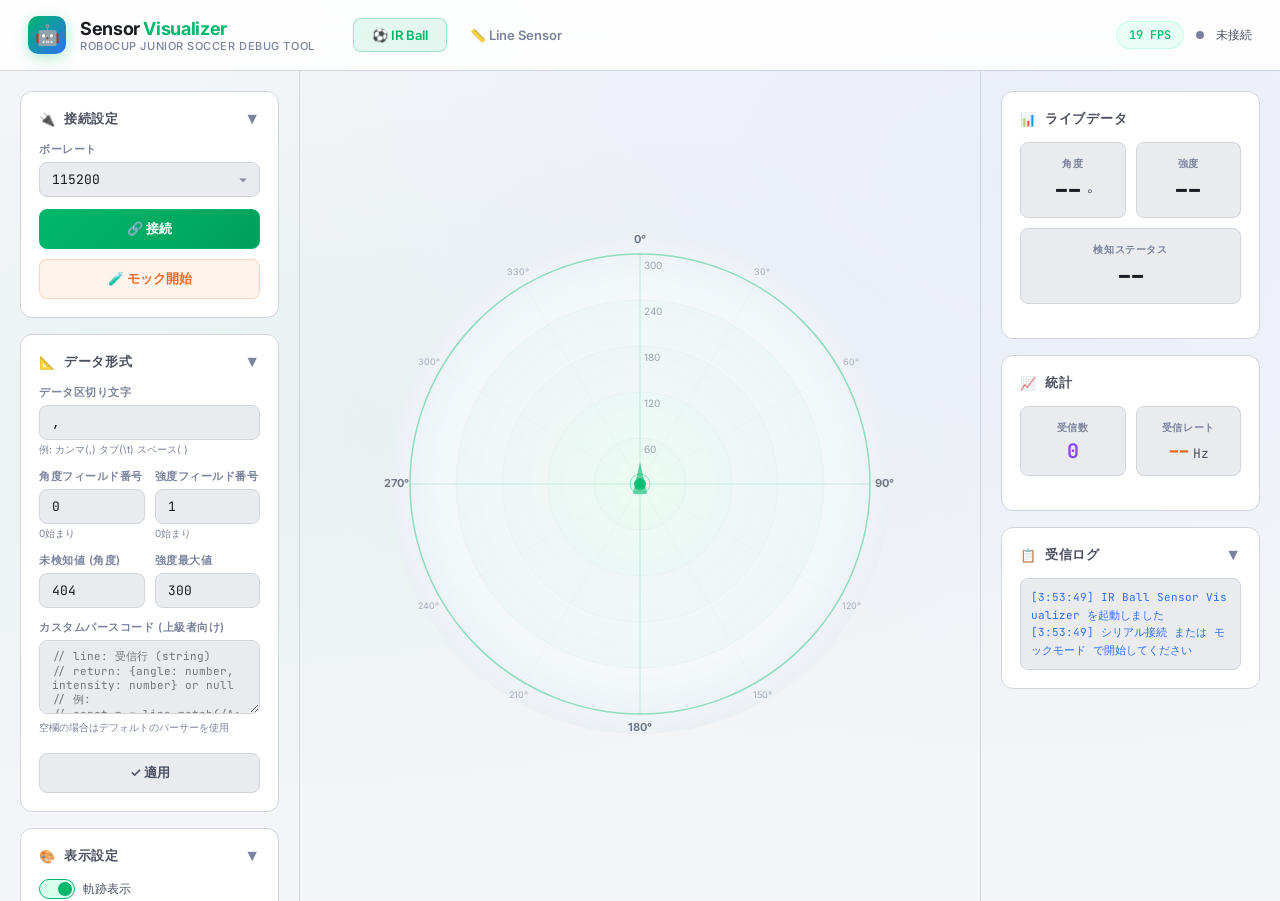
==== commit 402960a9: "fix: invert intensity to radius mapping so higher intensity is closer to center" ====
--- a/index.html
+++ b/index.html
@@ -607,7 +607,9 @@
     }
 
     function intensityToRadius(intensity) {
-      return Math.min(Math.max(intensity / cfg.maxIntensity, 0), 1) * RADAR_R;
+      // 強度が強いほど光源（ボール）に近いため、比率を反転させて中心に近づけます
+      const ratio = Math.min(Math.max(intensity / cfg.maxIntensity, 0), 1);
+      return (1 - ratio) * RADAR_R;
     }
 
     function drawRadar(timestamp) {
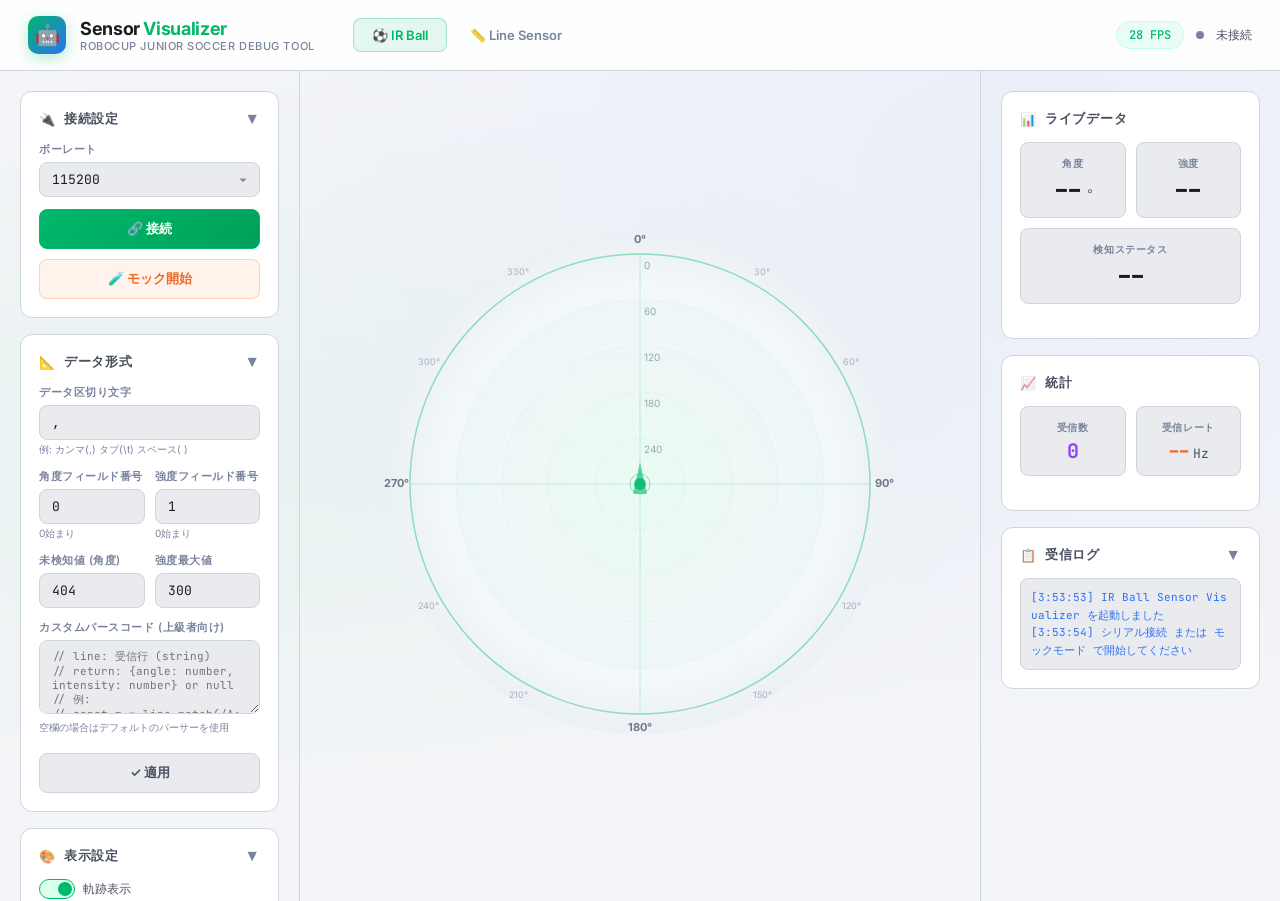
==== commit 966e5da2: "fix: invert grid line intensity labels to match the inverted ball distance mapping" ====
--- a/index.html
+++ b/index.html
@@ -637,7 +637,8 @@
         ctx.stroke();
 
         // Ring value labels
-        const val = Math.round((cfg.maxIntensity / rings) * i);
+        // 強度が強いほど中心に近いため、目盛りの数値も内側ほど大きくなるように反転させます
+        const val = Math.round(cfg.maxIntensity * (1 - (i / rings)));
         ctx.fillStyle = 'rgba(100, 110, 130, 0.6)';
         ctx.font = '10px Inter, sans-serif';
         ctx.textAlign = 'left';
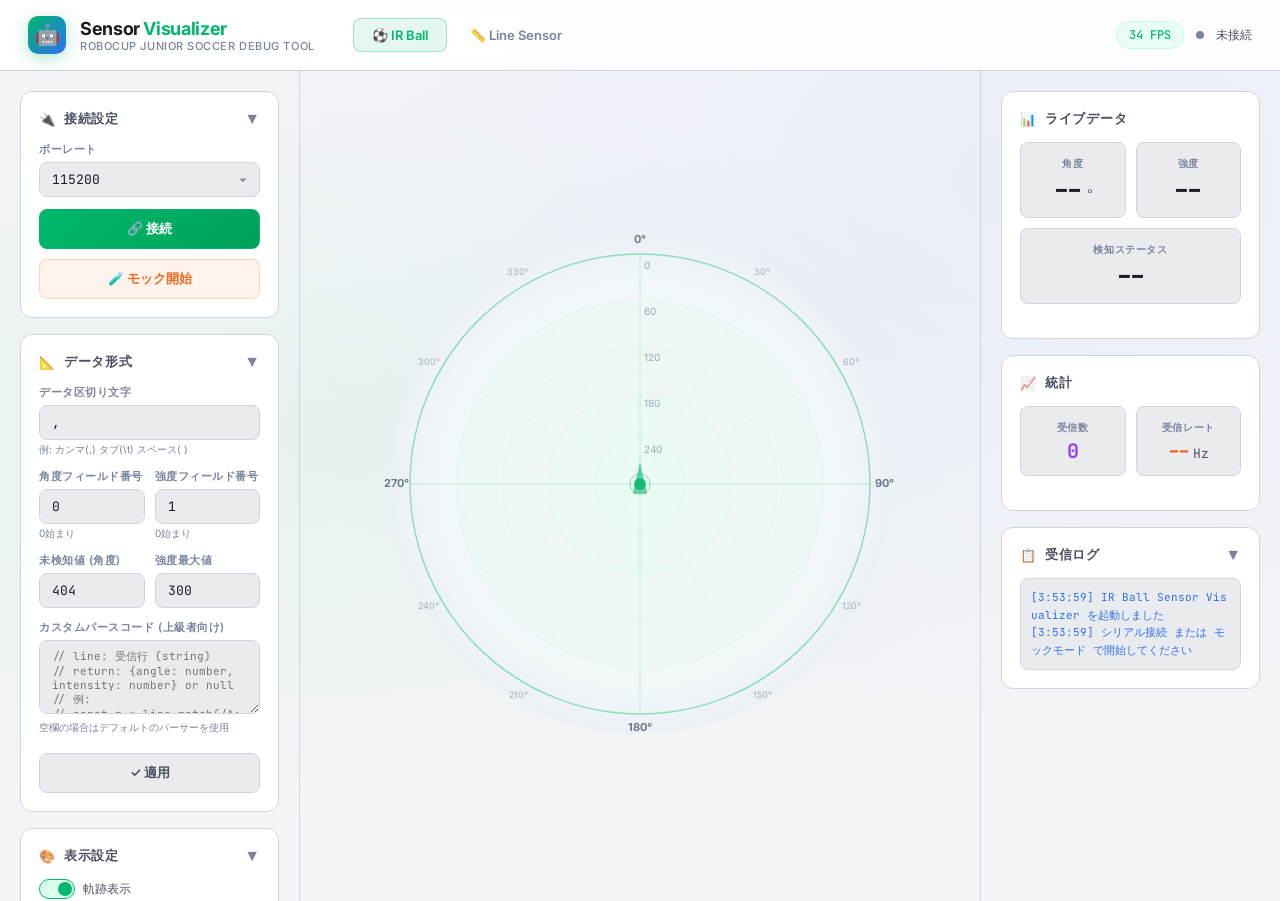
==== commit bdeaaf24: "style: fix trailing newline in index.html" ====
--- a/index.html
+++ b/index.html
@@ -852,4 +852,4 @@
     init();
   </script>
 </body>
-</html>
+</html>
